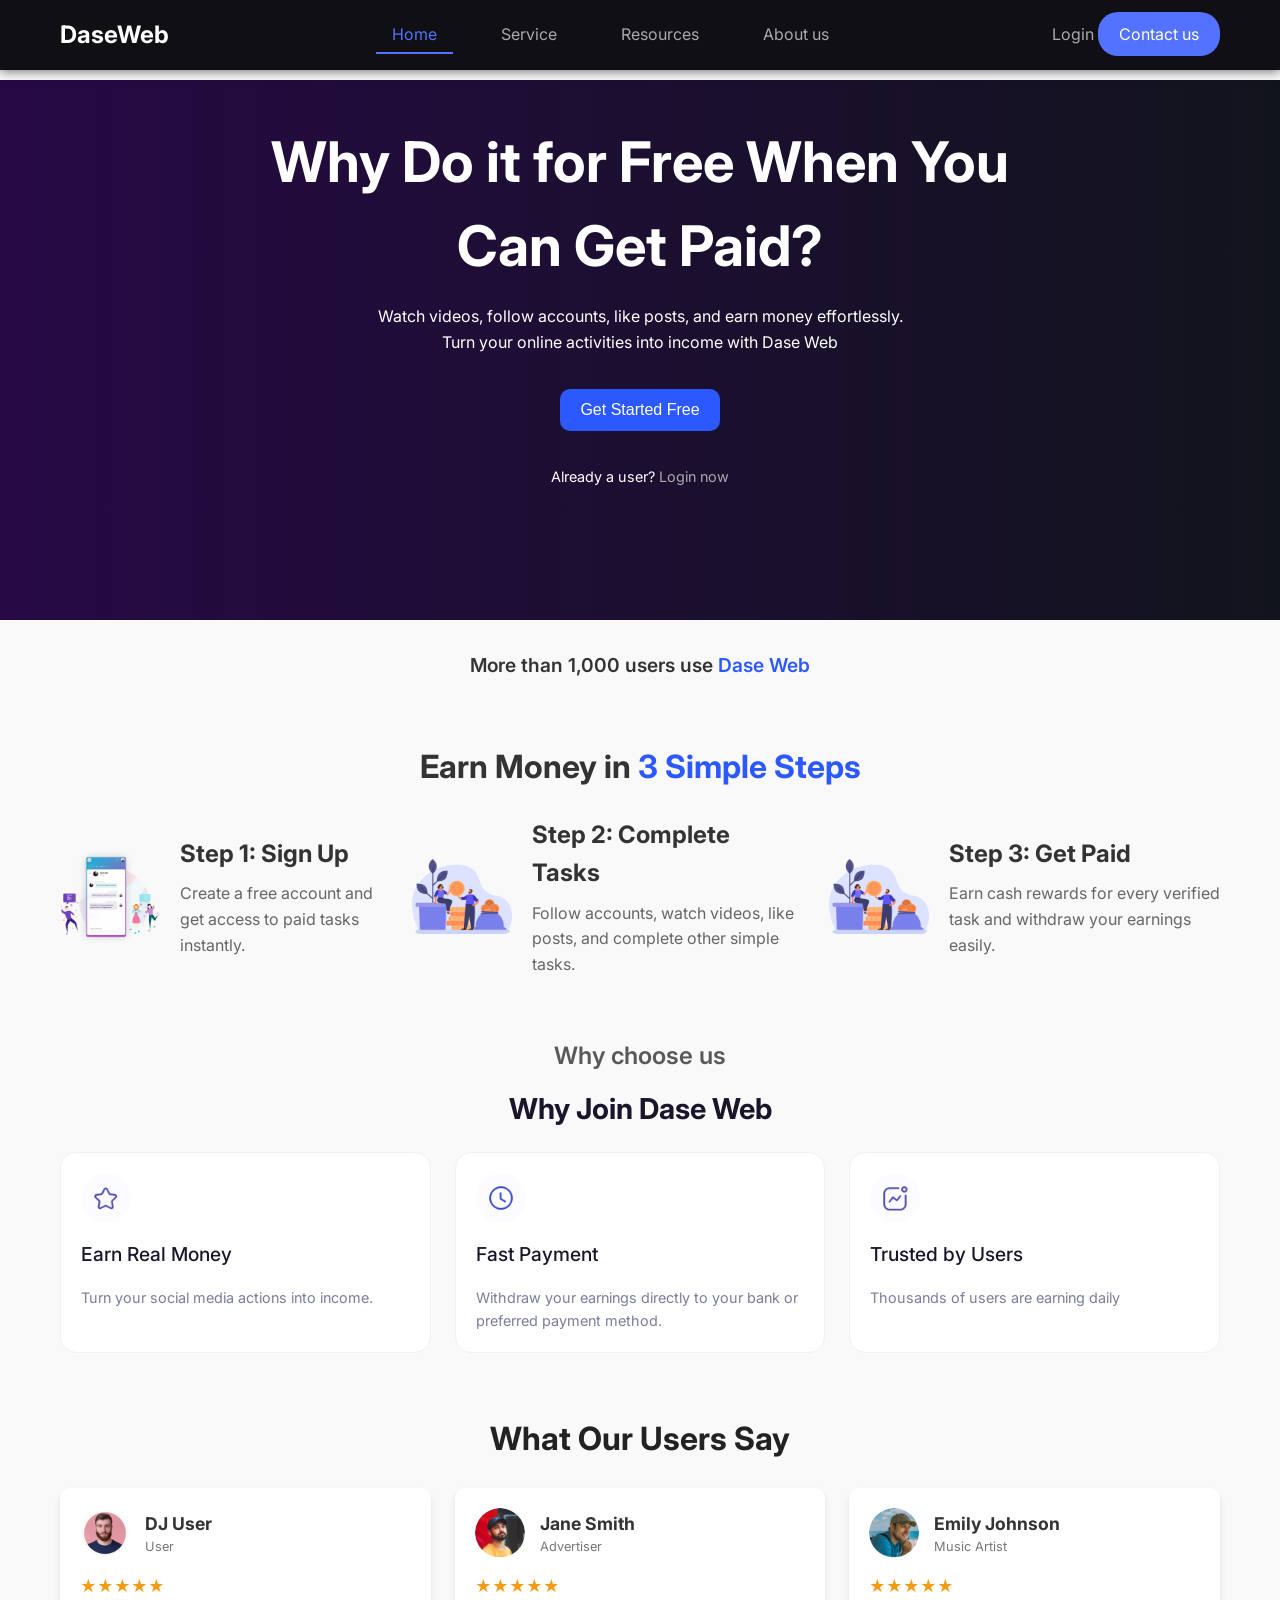
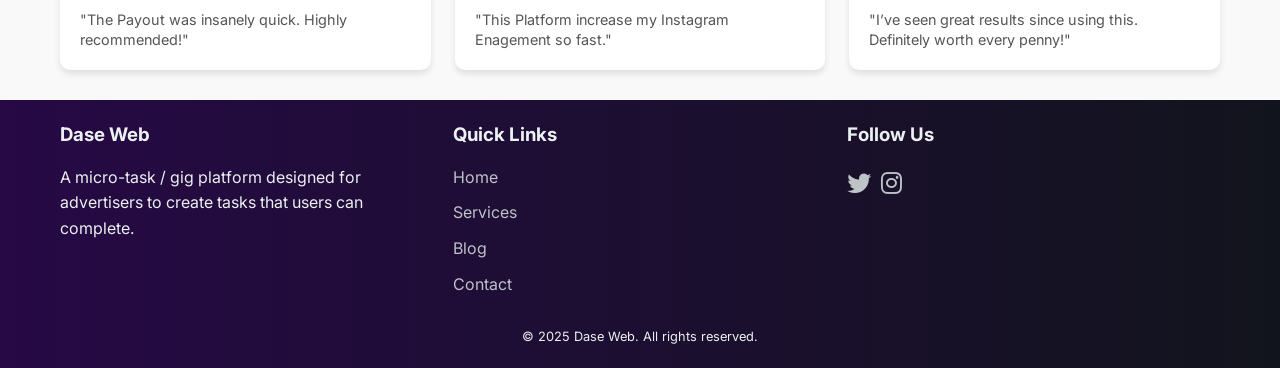
==== index.html @ 1e64b3bd "new" ====
<!DOCTYPE html>
<html lang="en">
<head>
    <meta charset="UTF-8">
    <meta name="viewport" content="width=device-width, initial-scale=1.0">
    <title>DaseWeb</title>
    <link rel="preconnect" href="https://fonts.googleapis.com">
    <link rel="preconnect" href="https://fonts.gstatic.com" crossorigin>
    <link href="https://fonts.googleapis.com/css2?family=Inter:ital,opsz,wght@0,14..32,100..900;1,14..32,100..900&display=swap" rel="stylesheet">
    <link rel="stylesheet" href="css/style.css">
    <link rel="stylesheet" href="https://cdnjs.cloudflare.com/ajax/libs/font-awesome/6.0.0/css/all.min.css">
</head>
<body>
    <header class="navbar">
        <div class="container">
          <a href="#" class="logo">DaseWeb</a>
          <nav>
            <ul class="nav-links">
              <li><a href="#home" class="nav-item active">Home</a></li>
              <li><a href="#service" class="nav-item">Service</a></li>
              <li><a href="#resources" class="nav-item">Resources</a></li>
              <li><a href="#about" class="nav-item">About us</a></li>
                <li class="nav-buttons-mobile">
                <a href="#login" class="login-link">Login</a>
                <a href="#contact" class="cta-button">Contact us</a>
                </li>
            </ul>
          </nav>
           <div class="nav-buttons">
            <a href="#login" class="login-link">Login</a>
            <a href="#contact" class="cta-button">Contact us</a>
          </div>
          <button class="nav-toggle" aria-label="Toggle navigation">
            <span class="hamburger"></span>
          </button>
        </div>
    </header>
  <main>
    <section class="hero-bg" id="home">
        <div class="hero-content container">
          <div class="hero-text">
            <h1 class="hero-head-main">Why Do it for Free When You Can Get Paid?</h1>
            <p class="hero-head-sub">Watch videos, follow accounts, like posts, and earn money effortlessly. Turn your online activities into income with Dase Web</p>
            <div class="hero-btn">
              <button>Get Started Free</button>
            </div>
            <p class="login-prompt">Already a user? <a href="#login">Login now</a></p>
          </div>
        </div>
      </section>

    <section class="frame-1-section">
      <div class="container">
        <p class="frame-1">More than 1,000 users use <span class="highlight">Dase Web</span></p>
      </div>
    </section>

    <section class="how-it-works" id="service">
      <div class="container">
        <div class="work-header">
          <h2>Earn Money in <span class="highlight">3 Simple Steps</span></h2>
        </div>
        <div class="steps">
          <div class="step">
              <img src="images/step1.png" alt="Step 1">
              <div class="step-content">
                  <h2>Step 1: Sign Up</h2>
                  <p>Create a free account and get access to paid tasks instantly.</p>
              </div>
          </div>
          <div class="step">
              <img src="images/step2.png" alt="Step 2">
              <div class="step-content">
                  <h2>Step 2: Complete Tasks</h2>
                  <p>Follow accounts, watch videos, like posts, and complete other simple tasks.</p>
              </div>
          </div>
          <div class="step">
              <img src="images/step2.png" alt="Step 3">
              <div class="step-content">
                  <h2>Step 3: Get Paid</h2>
                  <p>Earn cash rewards for every verified task and withdraw your earnings easily.</p>
              </div>
          </div>
        </div>
      </div>
    </section>


    <section class="why-section" id="resources">
      <div class="container">
          <h2 class="section-highlight">Why choose us</h2>
          <h2 class="why-section-head">Why Join Dase Web</h2>
        <div class="why-section-grid">
          <div class="each-why">
            <div class="why-icon">
              <img src="images/why1.png" alt="Why 1">
            </div>
            <div class="why-text-head">Earn Real Money</div>
            <div class="why-text-info">Turn your social media actions into income.</div>
          </div>
          <div class="each-why">
            <div class="why-icon">
              <img src="images/why2.png" alt="Why 2">
            </div>
            <div class="why-text-head">Fast Payment</div>
            <div class="why-text-info">Withdraw your earnings directly to your bank or preferred payment method.</div>
          </div>
          <div class="each-why">
            <div class="why-icon">
              <img src="images/why3.png" alt="Why 3">
            </div>
            <div class="why-text-head">Trusted by Users</div>
            <div class="why-text-info">Thousands of users are earning daily</div>
          </div>
        </div>
      </div>
    </section>

    <section class="testimonial-section">
      <div class="container">
          <h2 style="text-align: center;" >What Our Users Say</h2>
          <div class="testimonials">
            <div class="testimonial">
              <div class="user">
                <img src="./images/user.png" alt="User 1">
                <div class="info">
                  <h4>DJ User</h4>
                  <p>User</p>
                </div>
              </div>
              <div class="stars">
                <span>★★★★★</span>
              </div>
              <p>"The Payout was insanely quick. Highly recommended!"</p>
            </div>
            <div class="testimonial">
              <div class="user">
                <img src="./images/woman.png" alt="User 2">
                <div class="info">
                  <h4>Jane Smith</h4>
                  <p>Advertiser</p>
                </div>
              </div>
              <div class="stars">
                <span>★★★★★</span>
              </div>
              <p>"This Platform increase my Instagram Enagement so fast."</p>
            </div>
            <div class="testimonial">
              <div class="user">
                <img src="./images/boy.png" alt="User 3">
                <div class="info">
                  <h4>Emily Johnson</h4>
                  <p>Music Artist</p>
                </div>
              </div>
              <div class="stars">
                <span>★★★★★</span>
              </div>
              <p>"I’ve seen great results since using this. Definitely worth every penny!"</p>
            </div>
          </div>
        </div>
    </section>
  </main>

    <footer>
      <div class="container footer-container">
          <div class="footer-column">
              <h3>Dase Web</h3>
              <p>A micro-task / gig platform designed for advertisers to create tasks that users can complete.</p>
          </div>

          <div class="footer-column">
              <h3>Quick Links</h3>
              <ul>
                  <li><a href="#">Home</a></li>
                  <li><a href="#">Services</a></li>
                  <li><a href="#">Blog</a></li>
                  <li><a href="#">Contact</a></li>
              </ul>
          </div>

          <div class="footer-column">
              <h3>Follow Us</h3>
              <ul class="social-icons">
                <li><a href="#" aria-label="Twitter"><i class="fab fa-twitter"></i></a></li>
                  <li><a href="#" aria-label="Instagram"><i class="fab fa-instagram"></i></a></li>
              </ul>
          </div>
      </div>
      <div class="footer-bottom">
          © 2025 Dase Web. All rights reserved.
      </div>
  </footer>
  <script>
    const navToggle = document.querySelector('.nav-toggle');
    const navLinks = document.querySelector('.nav-links');
    const navItems = document.querySelectorAll('.nav-item');


    navToggle.addEventListener('click', () => {
      navLinks.classList.toggle('show');
    });
     navItems.forEach(item => {
    item.addEventListener('click', function (e) {
          e.preventDefault();
          const targetId = this.getAttribute('href');
        
            if (navLinks.classList.contains('show')) {
              navLinks.classList.remove('show');
              }
          document.querySelector(targetId).scrollIntoView({
            behavior: 'smooth',
        });
        });
    });

  </script>
</body>
</html>
---- css/style.css ----
/* Reset and Base Styles */
* {
    margin: 0;
    padding: 0;
    box-sizing: border-box;
}

body {
    font-family: 'Inter', sans-serif;
    line-height: 1.6;
    color: #333;
    background: #f9f9f9;
}
/* Color Variables */
:root {
  --primary-color: #2B59FF;
  --secondary-color: #5372ff;
    --text-color: #333;
    --light-text: #aaa;
  --nav-bg-color: #0f0f14;
  --footer-bg-color: linear-gradient(to right, #260945, #12141D);
}

img {
    max-width: 100%;
    height: auto;
    display: block;
}

a {
    text-decoration: none;
    color: inherit;
}

ul {
    list-style: none;
    padding: 0;
}
.container {
    max-width: 1200px;
    margin: 0 auto;
    padding: 0 20px;
    width: 100%;
}

/* --- Navbar --- */
.navbar {
    background: var(--nav-bg-color);
    padding: 1rem 0;
    width: 100%;
    z-index: 1000;
    display: flex;
    align-items: center;
    justify-content: space-between;
    position: fixed;
    top: 0;
    left: 0;
    box-shadow: 0 2px 10px rgba(0, 0, 0, 0.5);
}
  
.navbar .container{
    display: flex;
    align-items: center;
    justify-content: space-between;
}
.logo {
    font-size: 1.5rem;
    font-weight: bold;
    text-decoration: none;
    color: #fff;
}
  
.nav-links {
    display: none;
    flex-direction: column;
    position: absolute;
    top: 100%;
    right: 0;
    width: 100%;
    background-color: #12141D;
    text-align: center;
    padding: 1rem 0;
    gap: 1.5rem;
    z-index: 100;
}
.nav-links.show{
    display: flex;
}
  
.nav-links a {
    color: var(--light-text);
    font-size: 1rem;
    transition: color 0.3s ease;
    padding: 0.5rem 1rem;
}
  
.nav-links a:hover,
.nav-links a.active {
    color: var(--secondary-color);
    border-bottom: 2px solid var(--secondary-color);
}
.nav-buttons-mobile{
    display: flex;
    flex-direction: column;
    align-items: center;
    gap: 1rem;
    margin-top: 1rem;
    padding: 1rem;
    border-top: 1px solid #444;
}
.nav-buttons {
    display: flex;
    align-items: center;
    gap: 1rem;
}
.login-link {
    color: var(--light-text);
}
.login-link:hover{
    color: var(--secondary-color);
}
.cta-button {
    padding: 0.75rem 1.3rem;
    background-color: var(--secondary-color);
    color: #fff;
    text-decoration: none;
    border-radius: 20px;
    font-size: 1rem;
    transition: background-color 0.3s ease, box-shadow 0.3s ease;
}
  
.cta-button:hover {
    background-color: #4260d0;
    box-shadow: 0 5px 15px rgba(83, 114, 255, 0.4);
}
  
/* Hamburger Menu Button */
.nav-toggle {
    display: block;
    background: none;
    border: none;
    cursor: pointer;
}
  
.nav-toggle .hamburger {
    width: 25px;
    height: 3px;
    background-color: #fff;
    position: relative;
    transition: 0.3s ease;
}
  
.nav-toggle .hamburger::before,
.nav-toggle .hamburger::after {
    content: '';
    width: 25px;
    height: 3px;
    background-color: #fff;
    position: absolute;
    left: 0;
    transition: 0.3s ease;
}
  
.nav-toggle .hamburger::before {
    top: -8px;
}
  
.nav-toggle .hamburger::after {
    top: 8px;
}
@media (min-width: 768px) {
    .nav-links {
        display: flex;
        flex-direction: row;
        position: static;
        background-color: transparent;
        padding: 0;
        width: auto;
        gap: 2rem;
    }
    .nav-toggle{
        display: none;
    }
     .nav-buttons-mobile{
          display: none;
        }
    .navbar .container{
        padding: 0 20px;
    }
    .nav-buttons {
        display: flex;
        align-items: center;
        gap: 1rem;
        display: block;
    }
     body {
        padding-top: 80px;
      }

}
/* Hide nav-buttons on mobile */
@media (max-width: 767px) {
    .nav-buttons {
        display: none;
    }
       body {
        padding-top: 0;
      }
}
/* --- Hero Section --- */
.hero-bg {
  background: var(--footer-bg-color);
  color: #fff;
  padding: 40px 20px;
  min-height: 60vh;
}

.hero-content {
    display: flex;
    justify-content: center;
}
.hero-text{
    text-align: center;
}
.hero-head-main {
    font-size: 2.2rem;
    font-weight: 700;
    line-height: 1.3;
    margin-bottom: 1rem;
}
.hero-head-sub {
    font-size: 1rem;
    line-height: 1.6;
    margin-bottom: 1.5rem;
    max-width: 600px;
    margin: 0 auto 1.5rem auto;
}
.hero-btn {
  margin-bottom: 1.5rem;
  padding: 10px 0;
}
.hero-btn button {
    padding: 12px 20px;
    background-color: var(--primary-color);
    border: none;
    border-radius: 10px;
    color: white;
    font-size: 1rem;
    cursor: pointer;
  transition: background-color 0.3s;
}

.hero-btn button:hover {
  background-color: #1e43b9; /* Darker shade on hover */
}

.login-prompt {
  font-size: 0.9rem;
}

.login-prompt a {
    color: #aaa;
}

.login-prompt a:hover {
  text-decoration: underline;
}
@media (min-width: 800px){
    .hero-head-main{
      font-size: 3.5rem;
      line-height: 1.5;
      width: 70%;
      margin: 0 auto 1rem auto;
    }
    .hero-head-sub{
        width: 50%;
    }
}

/* --- Frame 1 Section --- */
.frame-1-section {
    padding: 30px 0;
    text-align: center;
}

.frame-1 {
    font-size: 1.2rem;
    font-weight: 600;
}
.highlight {
    color: var(--primary-color);
}
/* --- How It Works Section --- */
.how-it-works {
    padding: 30px 0;
    text-align: center;
}
.work-header h2 {
    font-size: 2rem;
    margin-bottom: 1.5rem;
}
.steps {
  display: flex;
  flex-direction: column;
    gap: 30px;
}
.step {
  display: flex;
  align-items: center;
  gap: 20px;
  text-align: left;
  max-width: 900px;
  margin: 0 auto;

}
.step img {
    max-width: 100px;
    height: auto;
    border-radius: 8px;
}

.step-content {
  flex: 1;
}
.step h2 {
    font-size: 1.5rem;
    margin-bottom: 0.5rem;
    color: var(--text-color);
}
.step p {
    color: #666;
    font-size: 1rem;
}

@media (min-width: 768px){
    .steps {
      flex-direction: row;
    }
    .step {
        text-align: left;
    }
}

/* --- Why Choose Us Section --- */
.why-section {
    padding: 30px 20px;
    text-align: left;
}

.why-section-head {
    font-size: 1.8rem;
    font-weight: 700;
    text-align: center;
    padding-top: 20px;
    padding-bottom: 20px;
    color: #1B152B;
}
.section-highlight {
  font-weight: 600;
    text-align: center;
    display: block;
    color: #5a5959;
    margin-bottom: -10px;
}
.why-section-grid {
    display: grid;
    grid-template-columns: repeat(auto-fit, minmax(280px, 1fr));
    gap: 1.5rem;
}
.each-why {
    background-color: #fff;
    border-radius: 16px;
    border: 1px solid #EFF0F6;
    padding: 20px;
    transition: transform 0.3s ease-in-out;
}

.each-why:hover {
    transform: translateY(-5px);
}
.why-icon {
  display: flex;
  align-items: center;
}

.why-icon img {
    width: 50px;
    height: 50px;
    margin-right: 15px;
    border-radius: 50%;
}
.why-text-head {
    font-size: 1.2rem;
    font-weight: 500;
    color: #1B152B;
    margin-top: 1rem;
}
.why-text-info {
    font-size: 0.9rem;
    color: #7A7D9C;
    margin-top: 1rem;
}


/* --- Testimonial Section --- */
.testimonial-section {
    padding: 30px 20px;
    text-align: center;
}
.testimonial-section h2 {
    font-size: 2rem;
    margin-bottom: 1.5rem;
    color: #222;
}

.testimonials {
  display: grid;
  grid-template-columns: repeat(auto-fit, minmax(280px, 1fr));
    gap: 1.5rem;
}
.testimonial {
    background: #fff;
    padding: 20px;
    border-radius: 10px;
    box-shadow: 0 4px 6px rgba(0, 0, 0, 0.1);
    transition: transform 0.3s ease;
}
.testimonial:hover {
    transform: translateY(-5px);
}

.user {
    display: flex;
    align-items: center;
    margin-bottom: 1rem;
}

.user img {
    width: 50px;
    height: 50px;
    border-radius: 50%;
    margin-right: 15px;
}
.user .info {
    text-align: left;
}
.user .info h4 {
    font-size: 1.1rem;
    margin: 0;
}
.user .info p {
    font-size: 0.8rem;
    color: #777;
    margin: 0;
}

.stars {
    margin: 10px 0;
    text-align: left;
}

.stars span {
    color: #f39c12;
    font-size: 1rem;
}
.testimonial p {
    font-size: 0.9rem;
    line-height: 1.4;
    color: #555;
    text-align: left;
}

/* --- Footer --- */
footer {
    background: var(--footer-bg-color);
    color: #ecf0f1;
    padding: 20px 0;
}
.footer-container {
  display: grid;
  grid-template-columns: repeat(auto-fit, minmax(200px, 1fr));
    gap: 20px;
}
.footer-column {
    display: flex;
    flex-direction: column;
}

.footer-column h3 {
    margin-bottom: 15px;
}

.footer-column ul {
    list-style: none;
    padding: 0;
}

.footer-column ul li {
    margin-bottom: 10px;
}

.footer-column ul li a {
    color: #bdc3c7;
    text-decoration: none;
}
.social-icons{
    display: flex;
    gap: 10px;
}
.social-icons li a{
    font-size: 1.5rem;
}

.footer-column ul li a:hover {
    color: #ecf0f1;
}

.footer-bottom {
    text-align: center;
    margin-top: 20px;
    font-size: 0.8rem;
}
@media (max-width: 600px) {
    .footer-column {
      align-items: center;
      text-align: center;
    }
  }
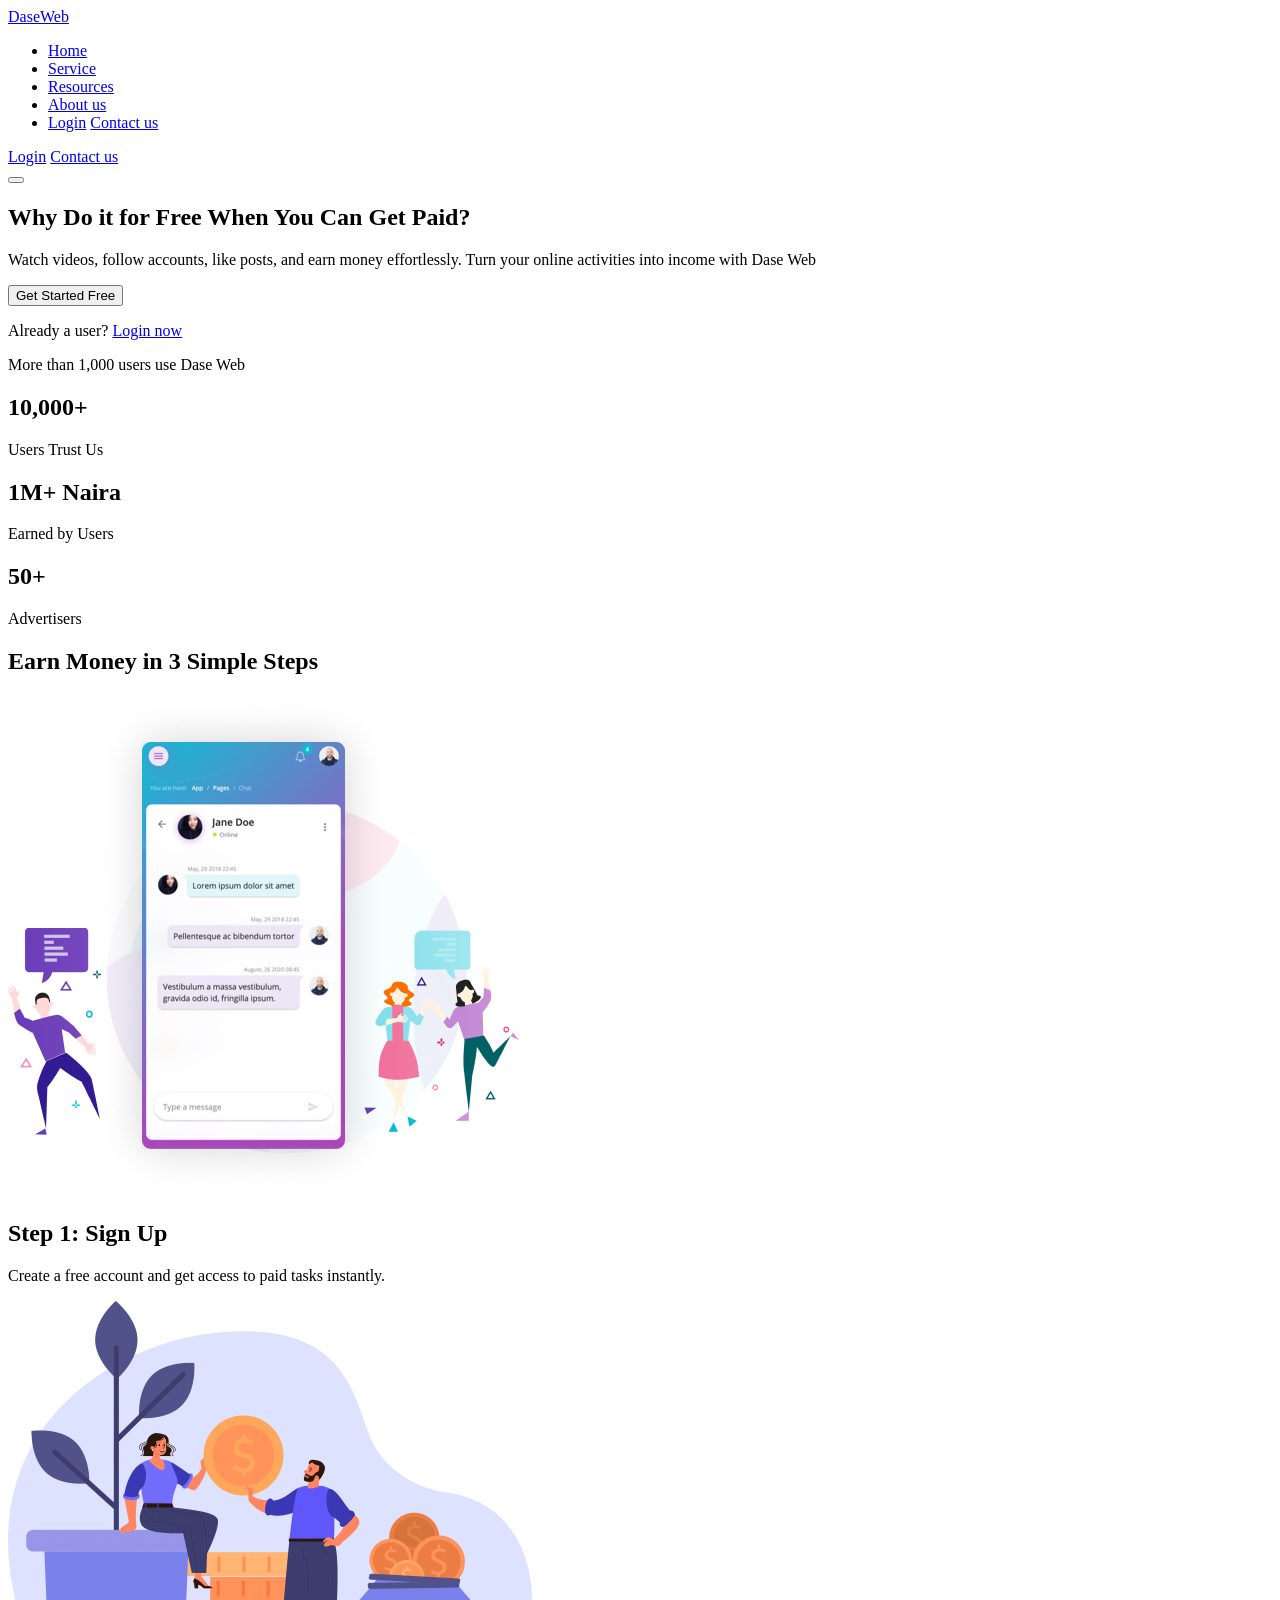
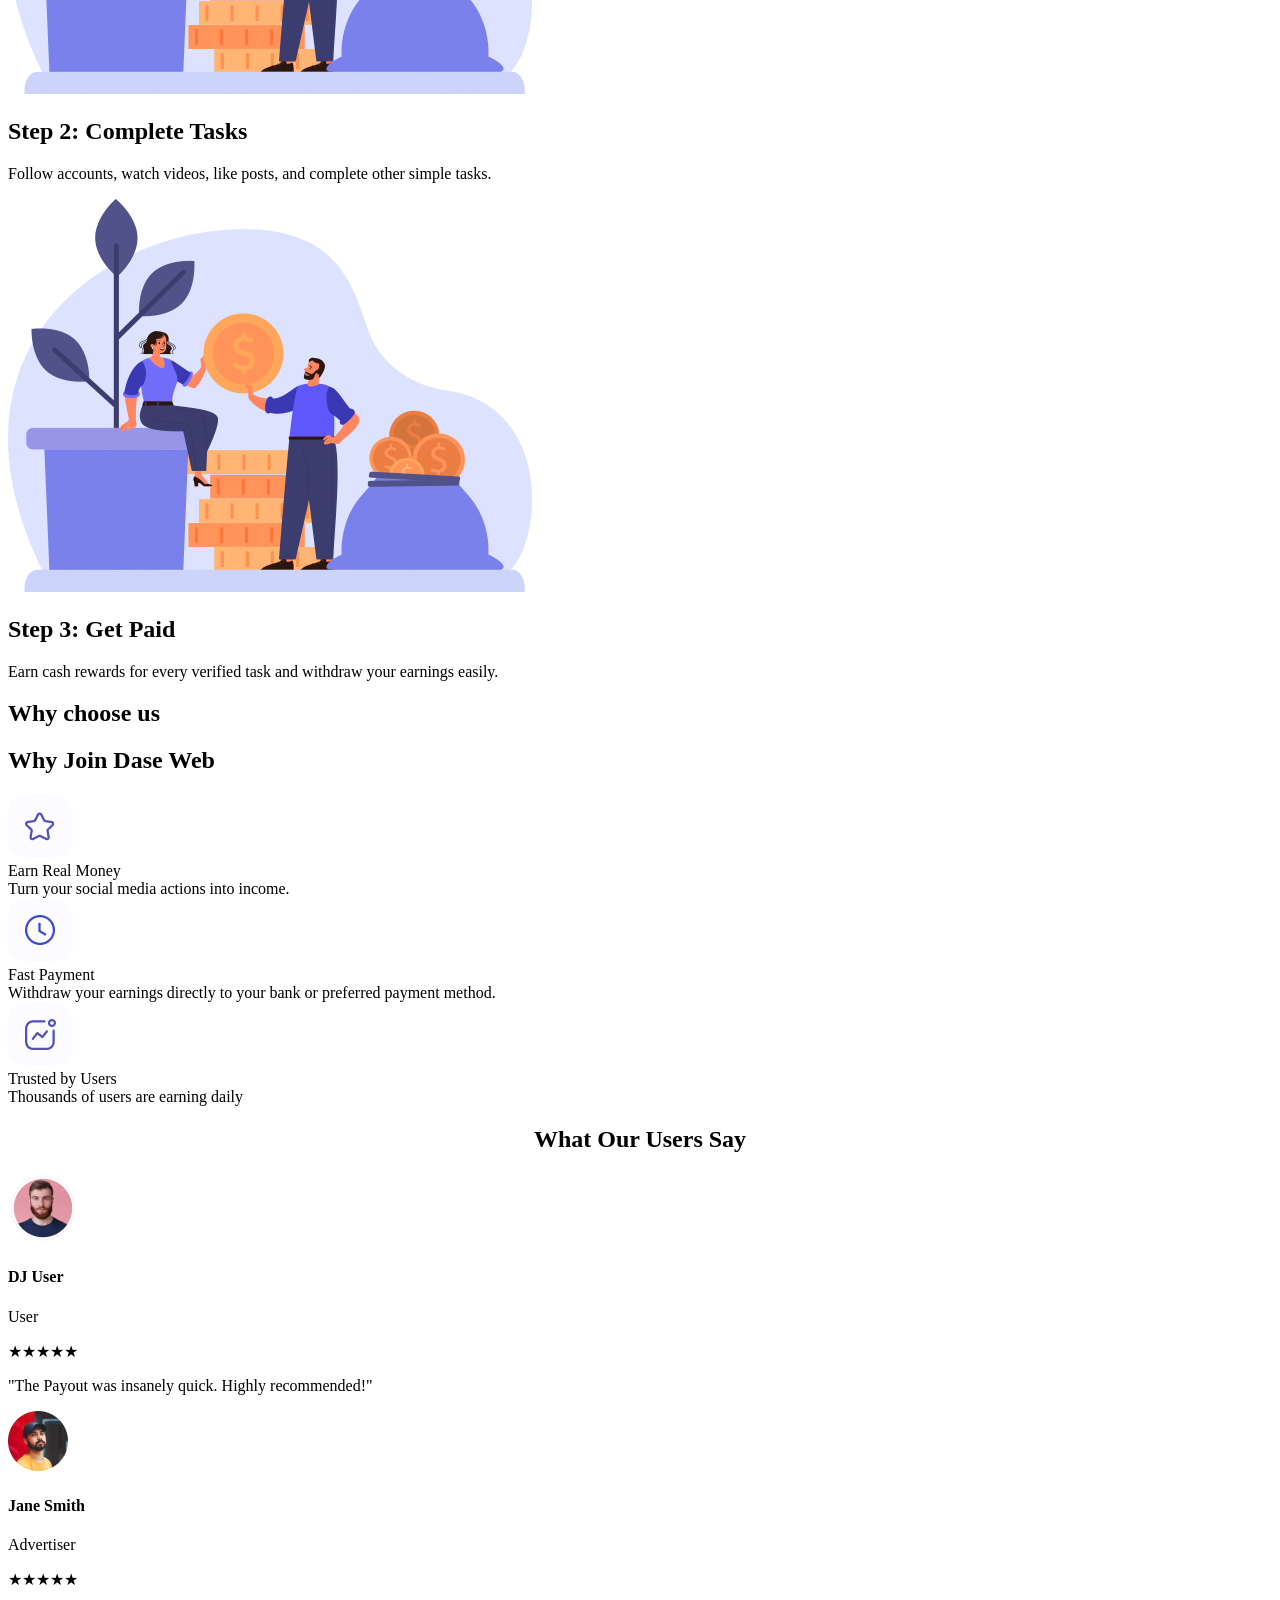
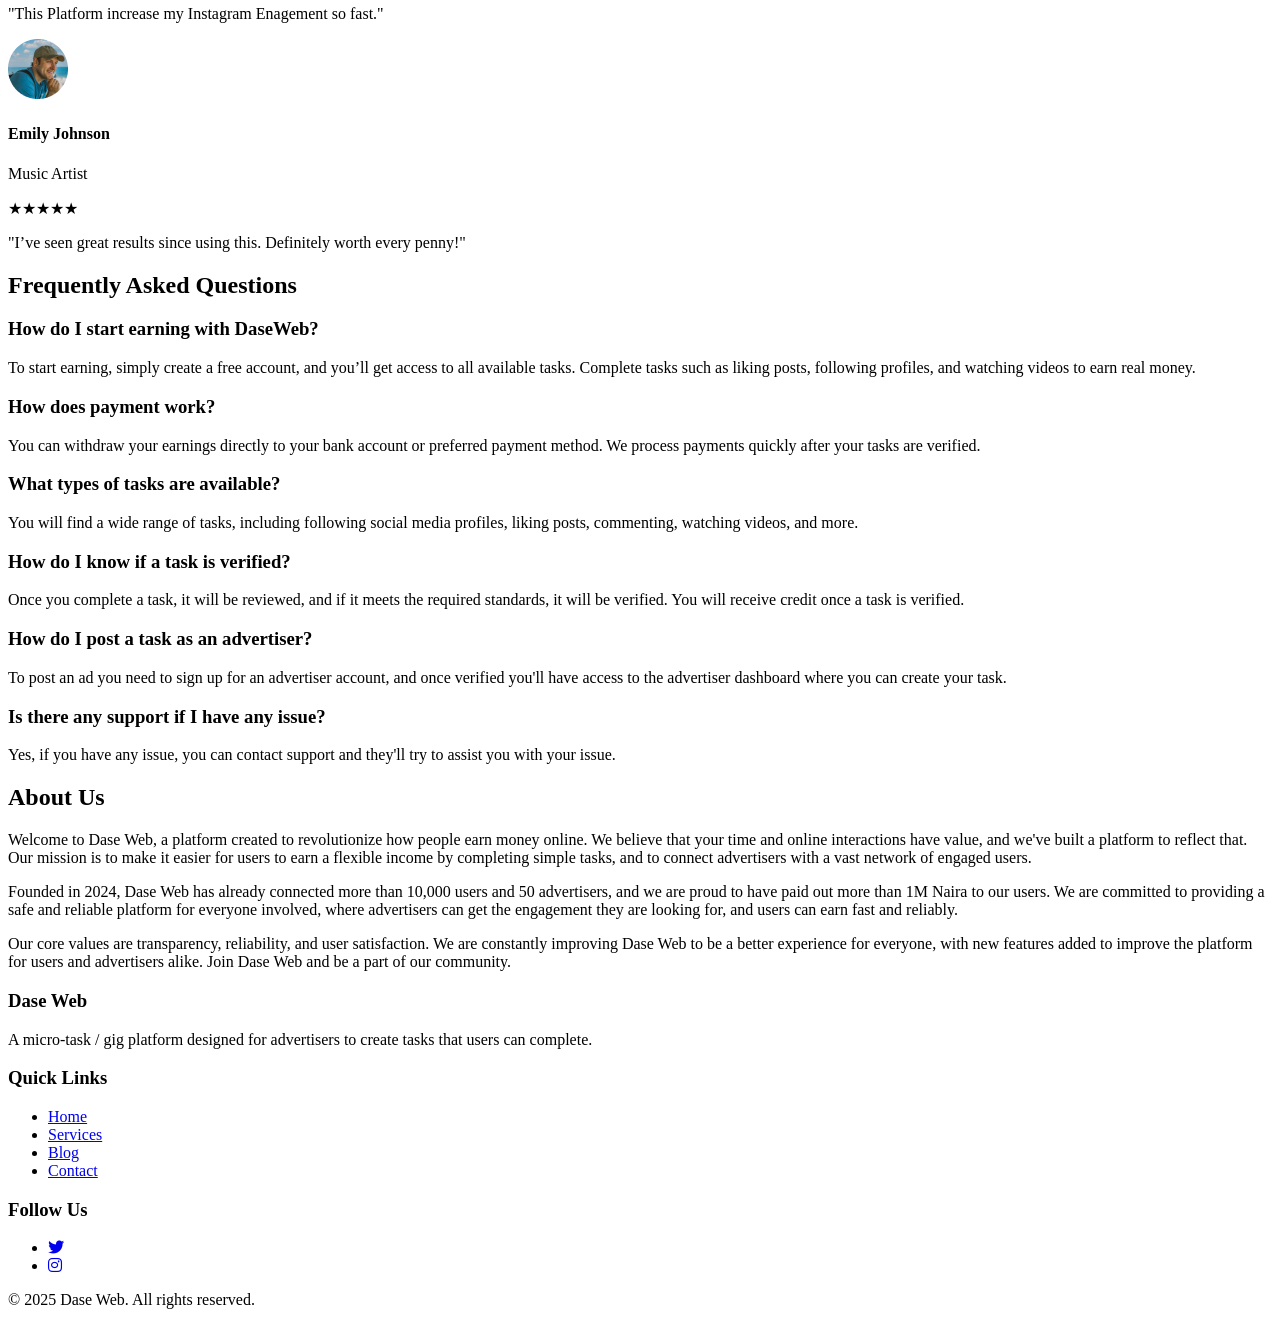
==== commit 882b379e: "new" ====
--- a/index.html
+++ b/index.html
@@ -3,32 +3,33 @@
 <head>
     <meta charset="UTF-8">
     <meta name="viewport" content="width=device-width, initial-scale=1.0">
-    <title>DaseWeb</title>
+    <title>DaseWeb - Earn Money Online | Micro-Task Platform</title>
+    <meta name="description" content="DaseWeb is a micro-task platform where you can earn money by completing simple tasks online. Watch videos, follow accounts, like posts, and more. Sign up for free today!">
     <link rel="preconnect" href="https://fonts.googleapis.com">
     <link rel="preconnect" href="https://fonts.gstatic.com" crossorigin>
     <link href="https://fonts.googleapis.com/css2?family=Inter:ital,opsz,wght@0,14..32,100..900;1,14..32,100..900&display=swap" rel="stylesheet">
-    <link rel="stylesheet" href="css/style.css">
+    <link rel="stylesheet" href="css/styles.css">
     <link rel="stylesheet" href="https://cdnjs.cloudflare.com/ajax/libs/font-awesome/6.0.0/css/all.min.css">
 </head>
 <body>
     <header class="navbar">
-        <div class="container">
-          <a href="#" class="logo">DaseWeb</a>
+        <div class="container nav-container">
+          <a href="#" class="logo" aria-label="Navigate to home page">DaseWeb</a>
           <nav>
             <ul class="nav-links">
-              <li><a href="#home" class="nav-item active">Home</a></li>
-              <li><a href="#service" class="nav-item">Service</a></li>
-              <li><a href="#resources" class="nav-item">Resources</a></li>
-              <li><a href="#about" class="nav-item">About us</a></li>
+              <li><a href="#home" class="nav-item active" aria-label="Navigate to home section">Home</a></li>
+              <li><a href="#service" class="nav-item" aria-label="Navigate to service section">Service</a></li>
+              <li><a href="#resources" class="nav-item" aria-label="Navigate to resources section">Resources</a></li>
+              <li><a href="#about" class="nav-item" aria-label="Navigate to about us section">About us</a></li>
                 <li class="nav-buttons-mobile">
-                <a href="#login" class="login-link">Login</a>
-                <a href="#contact" class="cta-button">Contact us</a>
+                <a href="#login" class="login-link" aria-label="Navigate to login page">Login</a>
+                <a href="#contact" class="cta-button" aria-label="Navigate to contact us page">Contact us</a>
                 </li>
             </ul>
           </nav>
            <div class="nav-buttons">
-            <a href="#login" class="login-link">Login</a>
-            <a href="#contact" class="cta-button">Contact us</a>
+            <a href="#login" class="login-link" aria-label="Navigate to login page">Login</a>
+            <a href="#contact" class="cta-button" aria-label="Navigate to contact us page">Contact us</a>
           </div>
           <button class="nav-toggle" aria-label="Toggle navigation">
             <span class="hamburger"></span>
@@ -42,9 +43,9 @@
             <h1 class="hero-head-main">Why Do it for Free When You Can Get Paid?</h1>
             <p class="hero-head-sub">Watch videos, follow accounts, like posts, and earn money effortlessly. Turn your online activities into income with Dase Web</p>
             <div class="hero-btn">
-              <button>Get Started Free</button>
-            </div>
-            <p class="login-prompt">Already a user? <a href="#login">Login now</a></p>
+              <button aria-label="Get started for free">Get Started Free</button>
+            </div>
+            <p class="login-prompt">Already a user? <a href="#login" aria-label="Navigate to login page">Login now</a></p>
           </div>
         </div>
       </section>
@@ -53,6 +54,24 @@
       <div class="container">
         <p class="frame-1">More than 1,000 users use <span class="highlight">Dase Web</span></p>
       </div>
+      <div class="stats-section">
+          <div class="container">
+          <div class="stats-grid">
+            <div class="stat">
+                <h2 class="stat-value">10,000+</h2>
+                <p class="stat-label">Users Trust Us</p>
+            </div>
+             <div class="stat">
+                <h2 class="stat-value">1M+ Naira</h2>
+                <p class="stat-label">Earned by Users</p>
+            </div>
+            <div class="stat">
+                <h2 class="stat-value">50+</h2>
+                <p class="stat-label">Advertisers</p>
+            </div>
+        </div>
+         </div>
+    </div>
     </section>
 
     <section class="how-it-works" id="service">
@@ -62,21 +81,21 @@
         </div>
         <div class="steps">
           <div class="step">
-              <img src="images/step1.png" alt="Step 1">
+              <img src="images/step1.png" alt="Step 1" loading="lazy">
               <div class="step-content">
                   <h2>Step 1: Sign Up</h2>
                   <p>Create a free account and get access to paid tasks instantly.</p>
               </div>
           </div>
           <div class="step">
-              <img src="images/step2.png" alt="Step 2">
+              <img src="images/step2.png" alt="Step 2" loading="lazy">
               <div class="step-content">
                   <h2>Step 2: Complete Tasks</h2>
                   <p>Follow accounts, watch videos, like posts, and complete other simple tasks.</p>
               </div>
           </div>
           <div class="step">
-              <img src="images/step2.png" alt="Step 3">
+              <img src="images/step2.png" alt="Step 3" loading="lazy">
               <div class="step-content">
                   <h2>Step 3: Get Paid</h2>
                   <p>Earn cash rewards for every verified task and withdraw your earnings easily.</p>
@@ -94,21 +113,21 @@
         <div class="why-section-grid">
           <div class="each-why">
             <div class="why-icon">
-              <img src="images/why1.png" alt="Why 1">
+              <img src="images/why1.png" alt="Why 1" loading="lazy">
             </div>
             <div class="why-text-head">Earn Real Money</div>
             <div class="why-text-info">Turn your social media actions into income.</div>
           </div>
           <div class="each-why">
             <div class="why-icon">
-              <img src="images/why2.png" alt="Why 2">
+              <img src="images/why2.png" alt="Why 2" loading="lazy">
             </div>
             <div class="why-text-head">Fast Payment</div>
             <div class="why-text-info">Withdraw your earnings directly to your bank or preferred payment method.</div>
           </div>
           <div class="each-why">
             <div class="why-icon">
-              <img src="images/why3.png" alt="Why 3">
+              <img src="images/why3.png" alt="Why 3" loading="lazy">
             </div>
             <div class="why-text-head">Trusted by Users</div>
             <div class="why-text-info">Thousands of users are earning daily</div>
@@ -123,7 +142,7 @@
           <div class="testimonials">
             <div class="testimonial">
               <div class="user">
-                <img src="./images/user.png" alt="User 1">
+                <img src="./images/user.png" alt="User 1" loading="lazy">
                 <div class="info">
                   <h4>DJ User</h4>
                   <p>User</p>
@@ -136,7 +155,7 @@
             </div>
             <div class="testimonial">
               <div class="user">
-                <img src="./images/woman.png" alt="User 2">
+                <img src="./images/woman.png" alt="User 2" loading="lazy">
                 <div class="info">
                   <h4>Jane Smith</h4>
                   <p>Advertiser</p>
@@ -149,7 +168,7 @@
             </div>
             <div class="testimonial">
               <div class="user">
-                <img src="./images/boy.png" alt="User 3">
+                <img src="./images/boy.png" alt="User 3" loading="lazy">
                 <div class="info">
                   <h4>Emily Johnson</h4>
                   <p>Music Artist</p>
@@ -161,6 +180,47 @@
               <p>"I’ve seen great results since using this. Definitely worth every penny!"</p>
             </div>
           </div>
+        </div>
+    </section>
+      <section class="faq-section">
+          <div class="container">
+              <h2 class="faq-header">Frequently Asked Questions</h2>
+             <div class="faq-grid">
+                 <div class="faq-item">
+                     <h3 class="faq-question">How do I start earning with DaseWeb?</h3>
+                     <p class="faq-answer">To start earning, simply create a free account, and you’ll get access to all available tasks. Complete tasks such as liking posts, following profiles, and watching videos to earn real money.</p>
+                  </div>
+                <div class="faq-item">
+                  <h3 class="faq-question">How does payment work?</h3>
+                     <p class="faq-answer">You can withdraw your earnings directly to your bank account or preferred payment method. We process payments quickly after your tasks are verified.</p>
+                  </div>
+                <div class="faq-item">
+                  <h3 class="faq-question">What types of tasks are available?</h3>
+                     <p class="faq-answer">You will find a wide range of tasks, including following social media profiles, liking posts, commenting, watching videos, and more.</p>
+                 </div>
+                <div class="faq-item">
+                     <h3 class="faq-question">How do I know if a task is verified?</h3>
+                     <p class="faq-answer">Once you complete a task, it will be reviewed, and if it meets the required standards, it will be verified. You will receive credit once a task is verified.</p>
+                 </div>
+                 <div class="faq-item">
+                     <h3 class="faq-question">How do I post a task as an advertiser?</h3>
+                     <p class="faq-answer">To post an ad you need to sign up for an advertiser account, and once verified you'll have access to the advertiser dashboard where you can create your task. </p>
+                 </div>
+                <div class="faq-item">
+                     <h3 class="faq-question">Is there any support if I have any issue?</h3>
+                     <p class="faq-answer">Yes, if you have any issue, you can contact support and they'll try to assist you with your issue.</p>
+                 </div>
+            </div>
+        </div>
+    </section>
+      <section class="about-us-section" id="about">
+          <div class="container">
+              <h2 class="about-header">About Us</h2>
+             <div class="about-content">
+                  <p>Welcome to Dase Web, a platform created to revolutionize how people earn money online. We believe that your time and online interactions have value, and we've built a platform to reflect that. Our mission is to make it easier for users to earn a flexible income by completing simple tasks, and to connect advertisers with a vast network of engaged users.</p>
+                  <p>Founded in 2024, Dase Web has already connected more than 10,000 users and 50 advertisers, and we are proud to have paid out more than 1M Naira to our users. We are committed to providing a safe and reliable platform for everyone involved, where advertisers can get the engagement they are looking for, and users can earn fast and reliably. </p>
+                  <p>Our core values are transparency, reliability, and user satisfaction. We are constantly improving Dase Web to be a better experience for everyone, with new features added to improve the platform for users and advertisers alike. Join Dase Web and be a part of our community.</p>
+            </div>
         </div>
     </section>
   </main>
@@ -175,10 +235,10 @@
           <div class="footer-column">
               <h3>Quick Links</h3>
               <ul>
-                  <li><a href="#">Home</a></li>
-                  <li><a href="#">Services</a></li>
-                  <li><a href="#">Blog</a></li>
-                  <li><a href="#">Contact</a></li>
+                  <li><a href="#home" aria-label="Navigate to home section">Home</a></li>
+                  <li><a href="#service" aria-label="Navigate to service section">Services</a></li>
+                  <li><a href="#" aria-label="Navigate to blog section">Blog</a></li>
+                  <li><a href="#" aria-label="Navigate to contact us page">Contact</a></li>
               </ul>
           </div>
 
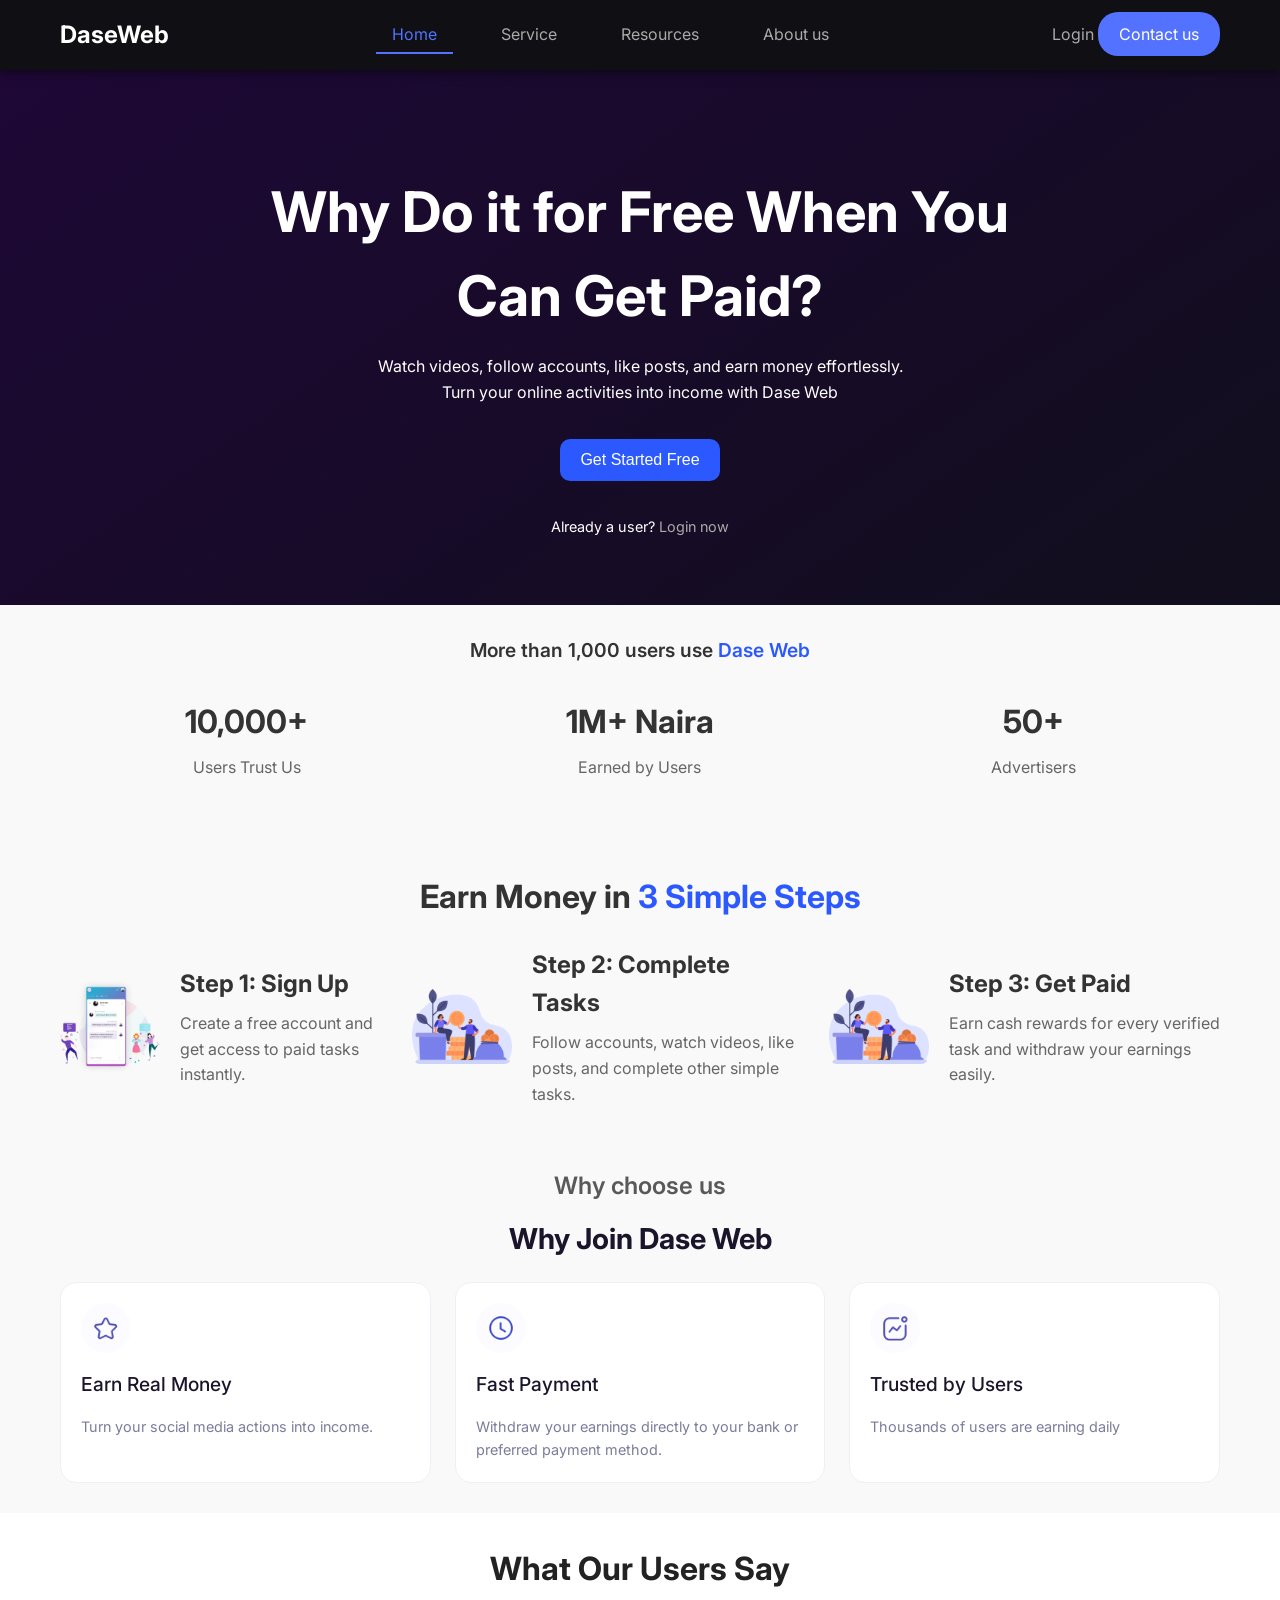
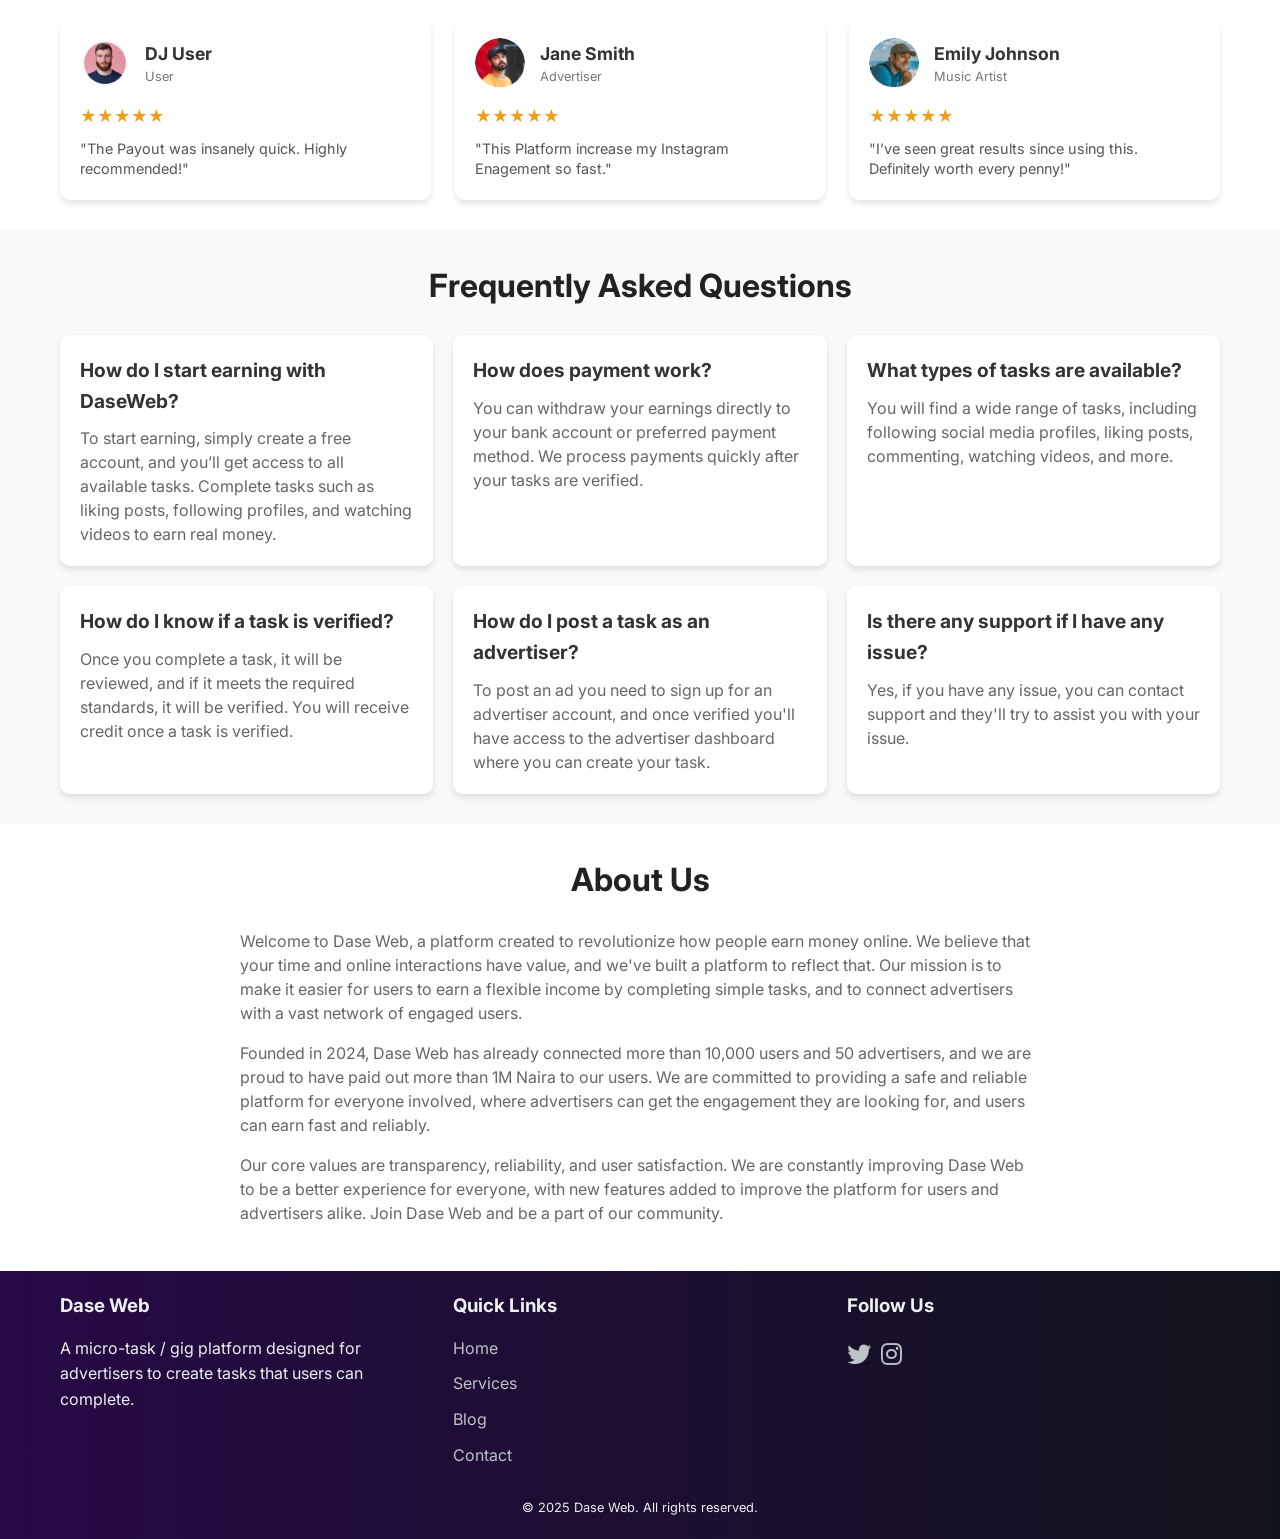
==== commit 524c521c: "new" ====
--- a/index.html
+++ b/index.html
@@ -8,7 +8,7 @@
     <link rel="preconnect" href="https://fonts.googleapis.com">
     <link rel="preconnect" href="https://fonts.gstatic.com" crossorigin>
     <link href="https://fonts.googleapis.com/css2?family=Inter:ital,opsz,wght@0,14..32,100..900;1,14..32,100..900&display=swap" rel="stylesheet">
-    <link rel="stylesheet" href="css/styles.css">
+    <link rel="stylesheet" href="css/style.css">
     <link rel="stylesheet" href="https://cdnjs.cloudflare.com/ajax/libs/font-awesome/6.0.0/css/all.min.css">
 </head>
 <body>
--- a/css/style.css
+++ b/css/style.css
@@ -0,0 +1,702 @@
+/* Reset and Base Styles */
+* {
+  margin: 0;
+  padding: 0;
+  box-sizing: border-box;
+  scroll-behavior: smooth;
+}
+
+body {
+  font-family: 'Inter', sans-serif;
+  line-height: 1.6;
+  color: #333;
+  background: #f9f9f9;
+}
+/* Color Variables */
+:root {
+--primary-color: #2B59FF;
+--secondary-color: #5372ff;
+  --text-color: #333;
+  --light-text: #aaa;
+--nav-bg-color: #0f0f14;
+--footer-bg-color: linear-gradient(to right, #260945, #12141D);
+   --shadow-color: rgba(0,0,0,0.1);
+}
+
+img {
+  max-width: 100%;
+  height: auto;
+  display: block;
+}
+
+a {
+  text-decoration: none;
+  color: inherit;
+}
+
+ul {
+  list-style: none;
+  padding: 0;
+}
+.container {
+  max-width: 1200px;
+  margin: 0 auto;
+  padding: 0 20px;
+  width: 100%;
+}
+
+/* --- Navbar --- */
+.navbar {
+  background: var(--nav-bg-color);
+  padding: 1rem 0;
+  width: 100%;
+  z-index: 1000;
+  display: flex;
+  align-items: center;
+  justify-content: space-between;
+  position: fixed;
+  top: 0;
+  left: 0;
+  box-shadow: 0 2px 10px rgba(0, 0, 0, 0.5);
+     transition: all 0.3s ease;
+}
+
+.navbar .nav-container{
+  display: flex;
+  align-items: center;
+  justify-content: space-between;
+}
+.logo {
+  font-size: 1.5rem;
+  font-weight: bold;
+  text-decoration: none;
+  color: #fff;
+      transition: all 0.3s ease;
+}
+
+.nav-links {
+  display: none;
+  flex-direction: column;
+  position: absolute;
+  top: 100%;
+  right: 0;
+  width: 100%;
+  background-color: #12141D;
+  text-align: center;
+  padding: 1rem 0;
+  gap: 1.5rem;
+  z-index: 100;
+    transition: all 0.3s ease;
+}
+.nav-links.show{
+  display: flex;
+}
+
+.nav-links a {
+  color: var(--light-text);
+  font-size: 1rem;
+  transition: color 0.3s ease;
+  padding: 0.5rem 1rem;
+}
+
+.nav-links a:hover,
+.nav-links a.active {
+  color: var(--secondary-color);
+  border-bottom: 2px solid var(--secondary-color);
+}
+.nav-buttons-mobile{
+  display: flex;
+  flex-direction: column;
+  align-items: center;
+  gap: 1rem;
+  margin-top: 1rem;
+  padding: 1rem;
+  border-top: 1px solid #444;
+  transition: all 0.3s ease;
+}
+.nav-buttons {
+  display: flex;
+  align-items: center;
+  gap: 1rem;
+}
+.login-link {
+  color: var(--light-text);
+   transition: all 0.3s ease;
+}
+.login-link:hover{
+  color: var(--secondary-color);
+}
+.cta-button {
+  padding: 0.75rem 1.3rem;
+  background-color: var(--secondary-color);
+  color: #fff;
+  text-decoration: none;
+  border-radius: 20px;
+  font-size: 1rem;
+  transition: all 0.3s ease, box-shadow 0.3s ease, background-color 0.3s ease;
+}
+
+.cta-button:hover {
+  background-color: #4260d0;
+  box-shadow: 0 5px 15px rgba(83, 114, 255, 0.4);
+}
+
+/* Hamburger Menu Button */
+.nav-toggle {
+  display: block;
+  background: none;
+  border: none;
+  cursor: pointer;
+}
+
+.nav-toggle .hamburger {
+  width: 25px;
+  height: 3px;
+  background-color: #fff;
+  position: relative;
+  transition: 0.3s ease;
+}
+
+.nav-toggle .hamburger::before,
+.nav-toggle .hamburger::after {
+  content: '';
+  width: 25px;
+  height: 3px;
+  background-color: #fff;
+  position: absolute;
+  left: 0;
+  transition: 0.3s ease;
+}
+
+.nav-toggle .hamburger::before {
+  top: -8px;
+}
+
+.nav-toggle .hamburger::after {
+  top: 8px;
+}
+@media (min-width: 768px) {
+  .nav-links {
+      display: flex;
+      flex-direction: row;
+      position: static;
+      background-color: transparent;
+      padding: 0;
+      width: auto;
+      gap: 2rem;
+  }
+  .nav-toggle{
+      display: none;
+  }
+   .nav-buttons-mobile{
+        display: none;
+      }
+  .navbar .nav-container{
+      padding: 0 20px;
+  }
+  .nav-buttons {
+      display: flex;
+      align-items: center;
+      gap: 1rem;
+      display: block;
+  }
+ body {
+    padding-top: 0;
+  }
+  main{
+       padding-top: 65px;
+  }
+
+
+}
+/* Hide nav-buttons on mobile */
+@media (max-width: 767px) {
+  .nav-buttons {
+      display: none;
+  }
+     body {
+      padding-top: 0;
+    }
+  main{
+       padding-top: 0;
+  }
+}
+/* --- Hero Section --- */
+.hero-bg {
+background: linear-gradient(to bottom right, #260945, #12141D);
+color: #fff;
+padding: 40px 20px;
+min-height: 60vh;
+position: relative;
+  z-index: 1;
+background-size: cover;
+background-attachment: fixed;
+}
+.hero-bg::before{
+content: "";
+position: absolute;
+top: 0;
+right: 0;
+bottom: 0;
+left: 0;
+background: rgba(0, 0, 0, 0.2);
+}
+
+.hero-content {
+  display: flex;
+  justify-content: center;
+  align-items: center;
+}
+.hero-text{
+  text-align: center;
+      padding-top: 65px;
+        opacity: 0;
+transform: translateY(20px);
+animation: fadeInUp 0.8s ease forwards 0.2s;
+}
+@keyframes fadeInUp {
+to {
+  opacity: 1;
+  transform: translateY(0);
+}
+}
+.hero-head-main {
+  font-size: 2.2rem;
+  font-weight: 700;
+  line-height: 1.3;
+  margin-bottom: 1rem;
+}
+.hero-head-sub {
+  font-size: 1rem;
+  line-height: 1.6;
+  margin-bottom: 1.5rem;
+  max-width: 600px;
+  margin: 0 auto 1.5rem auto;
+}
+.hero-btn {
+margin-bottom: 1.5rem;
+padding: 10px 0;
+}
+.hero-btn button {
+  padding: 12px 20px;
+  background-color: var(--primary-color);
+  border: none;
+  border-radius: 10px;
+  color: white;
+  font-size: 1rem;
+  cursor: pointer;
+transition: background-color 0.3s, box-shadow 0.3s ease;
+}
+
+.hero-btn button:hover {
+  background-color: #1e43b9;
+  box-shadow: 0 5px 15px rgba(83, 114, 255, 0.4);
+}
+
+.login-prompt {
+font-size: 0.9rem;
+}
+
+.login-prompt a {
+  color: #aaa;
+   transition: all 0.3s ease;
+}
+
+.login-prompt a:hover {
+text-decoration: underline;
+  color: #fff;
+}
+@media (min-width: 800px){
+  .hero-head-main{
+    font-size: 3.5rem;
+    line-height: 1.5;
+    width: 70%;
+    margin: 0 auto 1rem auto;
+  }
+  .hero-head-sub{
+      width: 50%;
+  }
+}
+
+/* --- Frame 1 Section --- */
+.frame-1-section {
+  padding: 30px 0;
+  text-align: center;
+}
+
+.frame-1 {
+  font-size: 1.2rem;
+  font-weight: 600;
+}
+.highlight {
+  color: var(--primary-color);
+}
+
+/* --- Stats Section --- */
+.stats-section{
+  padding: 30px 0;
+}
+.stats-grid{
+  display: grid;
+  grid-template-columns: repeat(auto-fit, minmax(200px, 1fr));
+  gap: 20px;
+  text-align: center;
+}
+.stat-value{
+  font-size: 2rem;
+  font-weight: bold;
+  color: var(--text-color);
+  margin-bottom: 0.5rem;
+   transition: all 0.3s ease;
+}
+.stat-label{
+  color: #666;
+  font-size: 1rem;
+  transition: all 0.3s ease;
+}
+.stats-grid div:hover .stat-value,
+.stats-grid div:hover .stat-label{
+  color: var(--primary-color);
+}
+
+/* --- How It Works Section --- */
+.how-it-works {
+  padding: 30px 0;
+  text-align: center;
+}
+.work-header h2 {
+  font-size: 2rem;
+  margin-bottom: 1.5rem;
+}
+.steps {
+display: flex;
+flex-direction: column;
+  gap: 30px;
+}
+.step {
+display: flex;
+align-items: center;
+gap: 20px;
+text-align: left;
+max-width: 900px;
+margin: 0 auto;
+
+}
+.step img {
+  max-width: 100px;
+  height: auto;
+  border-radius: 8px;
+     transition: all 0.3s ease;
+}
+
+.step-content {
+flex: 1;
+}
+.step h2 {
+  font-size: 1.5rem;
+  margin-bottom: 0.5rem;
+  color: var(--text-color);
+   transition: all 0.3s ease;
+}
+.step p {
+  color: #666;
+  font-size: 1rem;
+   transition: all 0.3s ease;
+}
+.step:hover img{
+  transform: scale(1.1);
+}
+.step:hover .step h2,
+.step:hover .step p{
+  color: var(--primary-color);
+}
+
+@media (min-width: 768px){
+  .steps {
+    flex-direction: row;
+  }
+  .step {
+      text-align: left;
+  }
+}
+
+/* --- Why Choose Us Section --- */
+.why-section {
+  padding: 30px 20px;
+  text-align: left;
+background: #f9f9f9;
+}
+
+.why-section-head {
+  font-size: 1.8rem;
+  font-weight: 700;
+  text-align: center;
+  padding-top: 20px;
+  padding-bottom: 20px;
+  color: #1B152B;
+}
+.section-highlight {
+font-weight: 600;
+  text-align: center;
+  display: block;
+  color: #5a5959;
+  margin-bottom: -10px;
+}
+.why-section-grid {
+  display: grid;
+  grid-template-columns: repeat(auto-fit, minmax(280px, 1fr));
+  gap: 1.5rem;
+}
+.each-why {
+/* Removed background color */
+  border-radius: 16px;
+  border: 1px solid #EFF0F6;
+  padding: 20px;
+  transition: transform 0.3s ease-in-out, box-shadow 0.3s ease;
+  background: white;
+}
+
+.each-why:hover {
+  transform: translateY(-5px);
+    box-shadow: 0 5px 15px var(--shadow-color);
+
+}
+.why-icon {
+display: flex;
+align-items: center;
+}
+
+.why-icon img {
+  width: 50px;
+  height: 50px;
+  margin-right: 15px;
+  border-radius: 50%;
+      transition: all 0.3s ease;
+}
+.why-text-head {
+  font-size: 1.2rem;
+  font-weight: 500;
+  color: #1B152B;
+  margin-top: 1rem;
+   transition: all 0.3s ease;
+}
+.why-text-info {
+  font-size: 0.9rem;
+  color: #7A7D9C;
+  margin-top: 1rem;
+     transition: all 0.3s ease;
+}
+.each-why:hover .why-icon img{
+  transform: scale(1.1);
+}
+.each-why:hover .why-text-head,
+.each-why:hover .why-text-info{
+  color: var(--primary-color);
+}
+
+/* --- Testimonial Section --- */
+.testimonial-section {
+  padding: 30px 20px;
+  text-align: center;
+background: white;
+}
+.testimonial-section h2 {
+  font-size: 2rem;
+  margin-bottom: 1.5rem;
+  color: #222;
+}
+
+.testimonials {
+display: grid;
+grid-template-columns: repeat(auto-fit, minmax(280px, 1fr));
+  gap: 1.5rem;
+}
+.testimonial {
+  background: #fff;
+  padding: 20px;
+  border-radius: 10px;
+  box-shadow: 0 4px 6px rgba(0, 0, 0, 0.1);
+  transition: transform 0.3s ease, box-shadow 0.3s ease;
+}
+.testimonial:hover {
+  transform: translateY(-5px);
+    box-shadow: 0 5px 15px var(--shadow-color);
+}
+
+.user {
+  display: flex;
+  align-items: center;
+  margin-bottom: 1rem;
+}
+
+.user img {
+  width: 50px;
+  height: 50px;
+  border-radius: 50%;
+  margin-right: 15px;
+   transition: all 0.3s ease;
+}
+.user .info {
+  text-align: left;
+}
+.user .info h4 {
+  font-size: 1.1rem;
+  margin: 0;
+     transition: all 0.3s ease;
+}
+.user .info p {
+  font-size: 0.8rem;
+  color: #777;
+  margin: 0;
+   transition: all 0.3s ease;
+}
+.testimonial:hover .user img{
+  transform: scale(1.1);
+}
+.testimonial:hover .user .info h4,
+.testimonial:hover .user .info p{
+  color: var(--primary-color);
+}
+
+.stars {
+  margin: 10px 0;
+  text-align: left;
+}
+
+.stars span {
+  color: #f39c12;
+  font-size: 1rem;
+}
+.testimonial p {
+  font-size: 0.9rem;
+  line-height: 1.4;
+  color: #555;
+  text-align: left;
+}
+/* --- FAQ Section --- */
+.faq-section{
+  padding: 30px 20px;
+  text-align: center;
+background: #f9f9f9;
+}
+.faq-header{
+font-size: 2rem;
+  margin-bottom: 1.5rem;
+  color: #222;
+}
+.faq-grid {
+  display: grid;
+  grid-template-columns: repeat(auto-fit, minmax(300px, 1fr));
+  gap: 20px;
+  text-align: left;
+}
+
+.faq-item{
+  background: #fff;
+  padding: 20px;
+  border-radius: 10px;
+  box-shadow: 0 4px 6px rgba(0, 0, 0, 0.1);
+  transition: transform 0.3s ease, box-shadow 0.3s ease;
+}
+.faq-item:hover{
+  transform: translateY(-5px);
+    box-shadow: 0 5px 15px var(--shadow-color);
+}
+.faq-question {
+  font-size: 1.2rem;
+  color: #333;
+  margin-bottom: 10px;
+   transition: all 0.3s ease;
+}
+
+.faq-answer {
+  color: #666;
+  font-size: 1rem;
+  line-height: 1.5;
+    transition: all 0.3s ease;
+}
+.faq-item:hover .faq-question,
+.faq-item:hover .faq-answer{
+color: var(--primary-color);
+}
+/* --- About Us Section --- */
+.about-us-section{
+  padding: 30px 20px;
+      text-align: center;
+background: white;
+}
+.about-header{
+    font-size: 2rem;
+  margin-bottom: 1.5rem;
+  color: #222;
+}
+.about-content {
+  text-align: left;
+  max-width: 800px;
+  margin: 0 auto;
+}
+.about-content p {
+  margin-bottom: 1rem;
+      font-size: 1rem;
+  color: #666;
+  line-height: 1.5;
+
+}
+
+/* --- Footer --- */
+footer {
+  background: var(--footer-bg-color);
+  color: #ecf0f1;
+  padding: 20px 0;
+    transition: all 0.3s ease;
+}
+.footer-container {
+display: grid;
+grid-template-columns: repeat(auto-fit, minmax(200px, 1fr));
+  gap: 20px;
+}
+.footer-column {
+  display: flex;
+  flex-direction: column;
+}
+
+.footer-column h3 {
+  margin-bottom: 15px;
+}
+
+.footer-column ul {
+  list-style: none;
+  padding: 0;
+}
+
+.footer-column ul li {
+  margin-bottom: 10px;
+}
+
+.footer-column ul li a {
+  color: #bdc3c7;
+  text-decoration: none;
+     transition: all 0.3s ease;
+}
+.social-icons{
+  display: flex;
+  gap: 10px;
+}
+.social-icons li a{
+  font-size: 1.5rem;
+}
+.footer-column ul li a:hover {
+  color: #ecf0f1;
+}
+
+.footer-bottom {
+  text-align: center;
+  margin-top: 20px;
+  font-size: 0.8rem;
+}
+@media (max-width: 600px) {
+  .footer-column {
+    align-items: center;
+    text-align: center;
+  }
+}
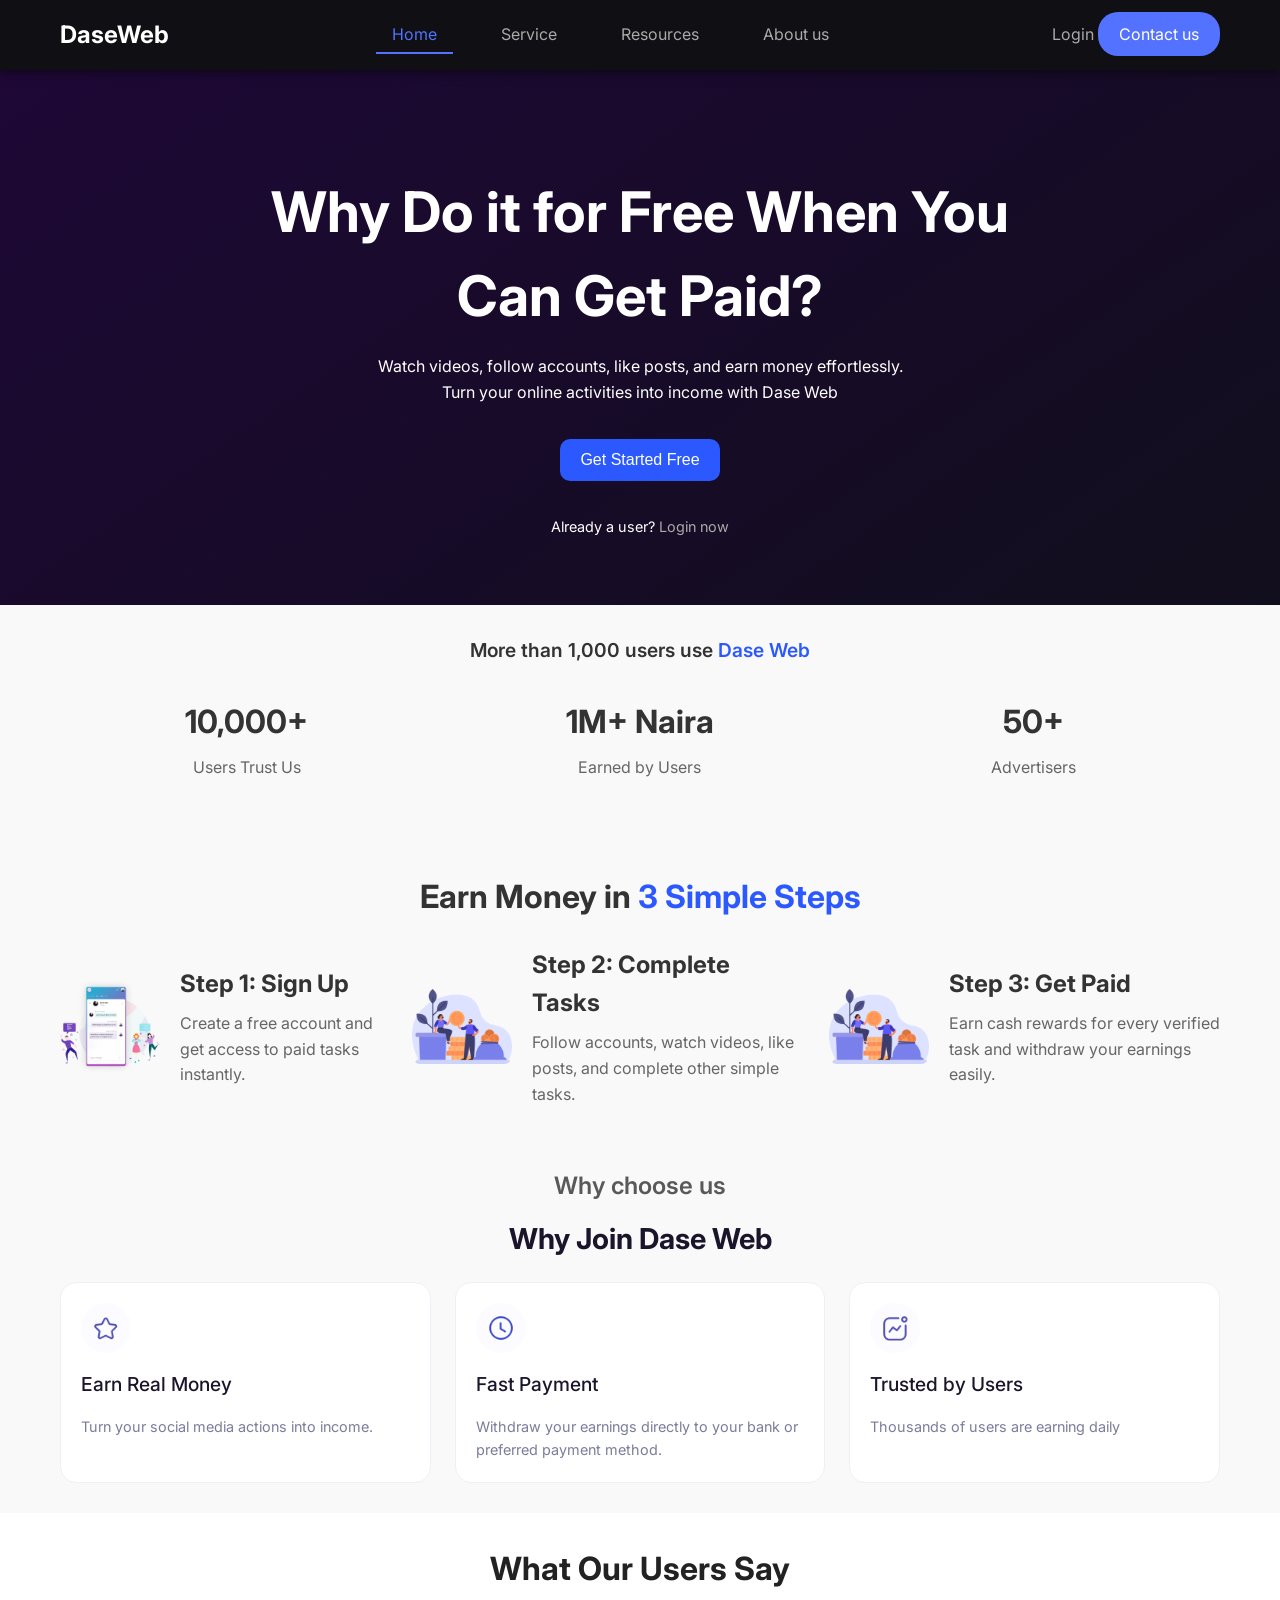
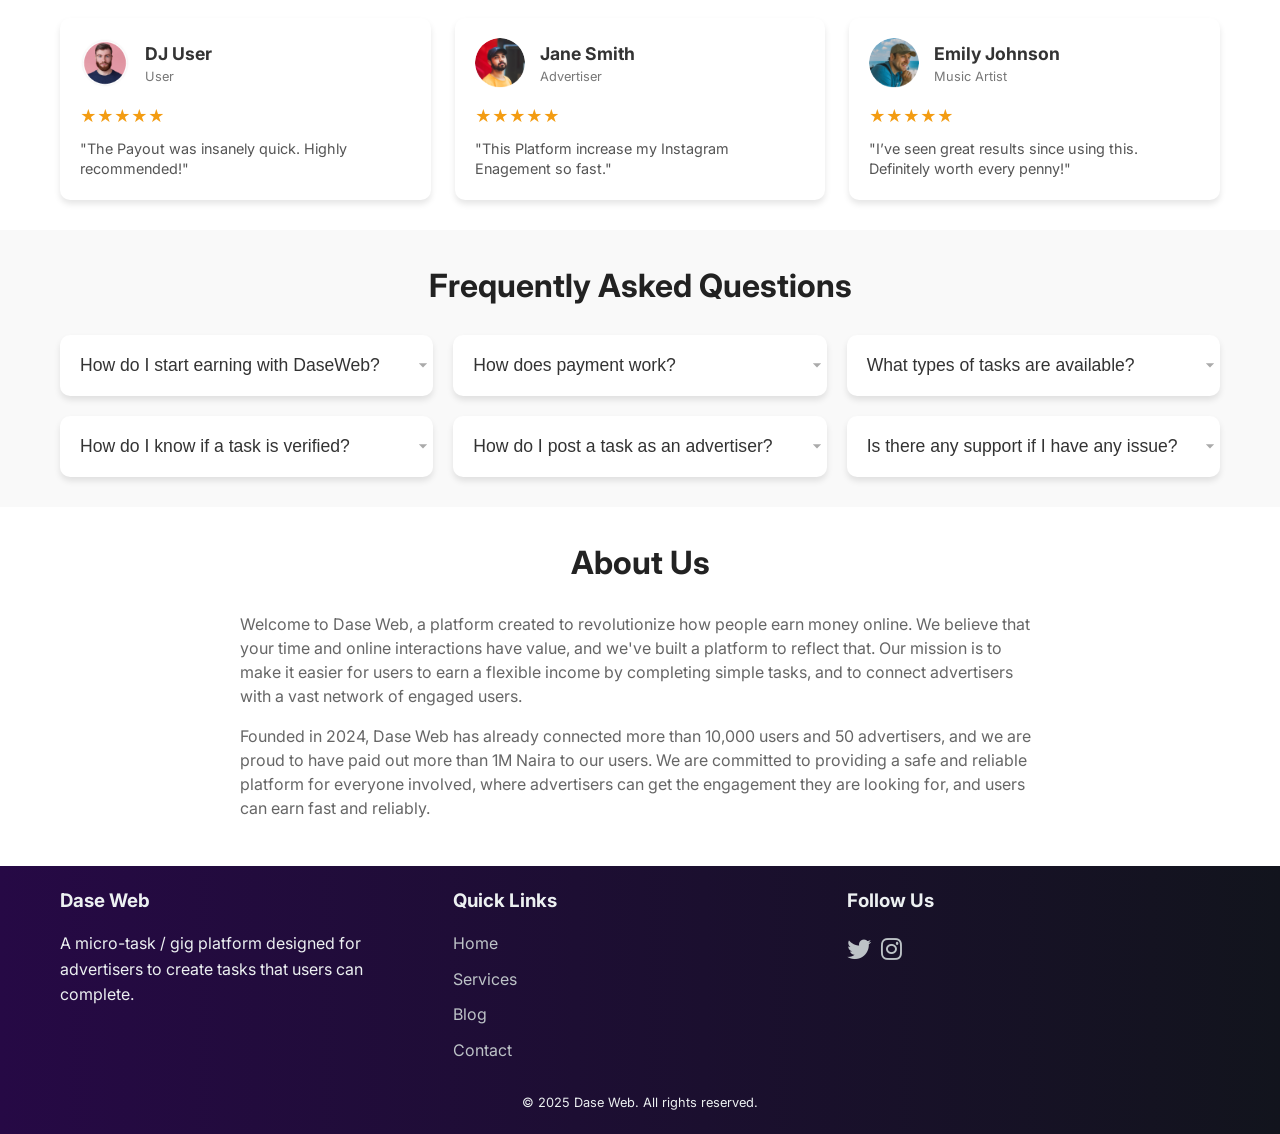
==== commit 2cbb0e4d: "new" ====
--- a/index.html
+++ b/index.html
@@ -182,36 +182,78 @@
           </div>
         </div>
     </section>
-      <section class="faq-section">
-          <div class="container">
-              <h2 class="faq-header">Frequently Asked Questions</h2>
-             <div class="faq-grid">
-                 <div class="faq-item">
-                     <h3 class="faq-question">How do I start earning with DaseWeb?</h3>
-                     <p class="faq-answer">To start earning, simply create a free account, and you’ll get access to all available tasks. Complete tasks such as liking posts, following profiles, and watching videos to earn real money.</p>
-                  </div>
-                <div class="faq-item">
-                  <h3 class="faq-question">How does payment work?</h3>
-                     <p class="faq-answer">You can withdraw your earnings directly to your bank account or preferred payment method. We process payments quickly after your tasks are verified.</p>
-                  </div>
-                <div class="faq-item">
-                  <h3 class="faq-question">What types of tasks are available?</h3>
-                     <p class="faq-answer">You will find a wide range of tasks, including following social media profiles, liking posts, commenting, watching videos, and more.</p>
-                 </div>
-                <div class="faq-item">
-                     <h3 class="faq-question">How do I know if a task is verified?</h3>
-                     <p class="faq-answer">Once you complete a task, it will be reviewed, and if it meets the required standards, it will be verified. You will receive credit once a task is verified.</p>
-                 </div>
-                 <div class="faq-item">
-                     <h3 class="faq-question">How do I post a task as an advertiser?</h3>
-                     <p class="faq-answer">To post an ad you need to sign up for an advertiser account, and once verified you'll have access to the advertiser dashboard where you can create your task. </p>
-                 </div>
-                <div class="faq-item">
-                     <h3 class="faq-question">Is there any support if I have any issue?</h3>
-                     <p class="faq-answer">Yes, if you have any issue, you can contact support and they'll try to assist you with your issue.</p>
-                 </div>
-            </div>
-        </div>
+    <section class="faq-section">
+      <div class="container">
+        <h2 class="faq-header">Frequently Asked Questions</h2>
+        <div class="faq-grid">
+          <div class="faq-item">
+            <div class="faq-question-wrapper">
+                <button class="faq-question" aria-expanded="false">
+                  How do I start earning with DaseWeb?
+                </button>
+                <span class="faq-arrow"></span>
+            </div>
+            <div class="faq-answer">
+              <p>To start earning, simply create a free account, and you’ll get access to all available tasks. Complete tasks such as liking posts, following profiles, and watching videos to earn real money.</p>
+            </div>
+          </div>
+          <div class="faq-item">
+              <div class="faq-question-wrapper">
+                <button class="faq-question" aria-expanded="false">
+                  How does payment work?
+                </button>
+                  <span class="faq-arrow"></span>
+              </div>
+            <div class="faq-answer">
+              <p>You can withdraw your earnings directly to your bank account or preferred payment method. We process payments quickly after your tasks are verified.</p>
+            </div>
+          </div>
+          <div class="faq-item">
+              <div class="faq-question-wrapper">
+                <button class="faq-question" aria-expanded="false">
+                  What types of tasks are available?
+                </button>
+                  <span class="faq-arrow"></span>
+              </div>
+            <div class="faq-answer">
+              <p>You will find a wide range of tasks, including following social media profiles, liking posts, commenting, watching videos, and more.</p>
+            </div>
+          </div>
+          <div class="faq-item">
+              <div class="faq-question-wrapper">
+                <button class="faq-question" aria-expanded="false">
+                   How do I know if a task is verified?
+                 </button>
+                   <span class="faq-arrow"></span>
+              </div>
+            <div class="faq-answer">
+              <p>Once you complete a task, it will be reviewed, and if it meets the required standards, it will be verified. You will receive credit once a task is verified.</p>
+            </div>
+          </div>
+          <div class="faq-item">
+              <div class="faq-question-wrapper">
+                <button class="faq-question" aria-expanded="false">
+                   How do I post a task as an advertiser?
+                 </button>
+                    <span class="faq-arrow"></span>
+              </div>
+            <div class="faq-answer">
+               <p>To post an ad you need to sign up for an advertiser account, and once verified you'll have access to the advertiser dashboard where you can create your task. </p>
+            </div>
+          </div>
+          <div class="faq-item">
+              <div class="faq-question-wrapper">
+                <button class="faq-question" aria-expanded="false">
+                 Is there any support if I have any issue?
+               </button>
+                  <span class="faq-arrow"></span>
+              </div>
+            <div class="faq-answer">
+              <p>Yes, if you have any issue, you can contact support and they'll try to assist you with your issue.</p>
+            </div>
+          </div>
+        </div>
+      </div>
     </section>
       <section class="about-us-section" id="about">
           <div class="container">
@@ -219,7 +261,6 @@
              <div class="about-content">
                   <p>Welcome to Dase Web, a platform created to revolutionize how people earn money online. We believe that your time and online interactions have value, and we've built a platform to reflect that. Our mission is to make it easier for users to earn a flexible income by completing simple tasks, and to connect advertisers with a vast network of engaged users.</p>
                   <p>Founded in 2024, Dase Web has already connected more than 10,000 users and 50 advertisers, and we are proud to have paid out more than 1M Naira to our users. We are committed to providing a safe and reliable platform for everyone involved, where advertisers can get the engagement they are looking for, and users can earn fast and reliably. </p>
-                  <p>Our core values are transparency, reliability, and user satisfaction. We are constantly improving Dase Web to be a better experience for everyone, with new features added to improve the platform for users and advertisers alike. Join Dase Web and be a part of our community.</p>
             </div>
         </div>
     </section>
@@ -277,6 +318,34 @@
         });
     });
 
+    const faqQuestions = document.querySelectorAll('.faq-question');
+
+  faqQuestions.forEach(question => {
+    question.addEventListener('click', () => {
+        const faqItem = question.closest('.faq-item');
+        const isExpanded = question.getAttribute('aria-expanded') === 'true';
+
+
+      faqQuestions.forEach(otherQuestion => {
+          if (otherQuestion !== question && otherQuestion.getAttribute('aria-expanded') === 'true') {
+                otherQuestion.setAttribute('aria-expanded', 'false');
+              otherQuestion.closest('.faq-item').removeAttribute('aria-expanded');
+
+          }
+      });
+
+      if (isExpanded) {
+          question.setAttribute('aria-expanded', 'false');
+          faqItem.removeAttribute('aria-expanded');
+
+      } else {
+          question.setAttribute('aria-expanded', 'true');
+          faqItem.setAttribute('aria-expanded', 'true');
+
+      }
+    });
+  });
+
   </script>
 </body>
 </html>
--- a/css/style.css
+++ b/css/style.css
@@ -573,17 +573,22 @@
   color: #555;
   text-align: left;
 }
+
+/* ... (previous CSS code remains the same) ... */
+
 /* --- FAQ Section --- */
-.faq-section{
+.faq-section {
   padding: 30px 20px;
   text-align: center;
-background: #f9f9f9;
-}
-.faq-header{
-font-size: 2rem;
+  background: #f9f9f9;
+}
+
+.faq-header {
+  font-size: 2rem;
   margin-bottom: 1.5rem;
   color: #222;
 }
+
 .faq-grid {
   display: grid;
   grid-template-columns: repeat(auto-fit, minmax(300px, 1fr));
@@ -591,34 +596,80 @@
   text-align: left;
 }
 
-.faq-item{
+.faq-item {
   background: #fff;
-  padding: 20px;
   border-radius: 10px;
   box-shadow: 0 4px 6px rgba(0, 0, 0, 0.1);
   transition: transform 0.3s ease, box-shadow 0.3s ease;
-}
-.faq-item:hover{
+    overflow: hidden;
+}
+
+.faq-item:hover {
   transform: translateY(-5px);
-    box-shadow: 0 5px 15px var(--shadow-color);
+  box-shadow: 0 5px 15px var(--shadow-color);
+}
+.faq-question-wrapper{
+  display: flex;
+  justify-content: space-between;
+  align-items: center;
 }
 .faq-question {
-  font-size: 1.2rem;
+  font-size: 1.1rem;
   color: #333;
-  margin-bottom: 10px;
-   transition: all 0.3s ease;
-}
-
+    padding: 20px;
+  text-align: left;
+    background: transparent;
+    border: none;
+  cursor: pointer;
+    transition: all 0.3s ease;
+    flex: 1;
+}
+
+.faq-arrow {
+    width: 20px;
+    height: 20px;
+    display: inline-block;
+    background-image: url('data:image/svg+xml;utf8,<svg xmlns="http://www.w3.org/2000/svg" viewBox="0 0 24 24"><path d="M7 10l5 5 5-5z" fill="%23aaa"/></svg>');
+  background-repeat: no-repeat;
+  background-position: center;
+    transition: transform 0.3s ease;
+}
+
+.faq-item[aria-expanded="true"] .faq-arrow {
+  transform: rotate(180deg);
+   background-image: url('data:image/svg+xml;utf8,<svg xmlns="http://www.w3.org/2000/svg" viewBox="0 0 24 24"><path d="M7 14l5-5 5 5z" fill="%23aaa"/></svg>');
+}
+.faq-item:hover .faq-question,
+.faq-item:hover .faq-arrow {
+  color: var(--primary-color);
+ }
+
+.faq-item:hover .faq-item[aria-expanded="true"] .faq-arrow {
+  transform: rotate(180deg);
+      background-image: url('data:image/svg+xml;utf8,<svg xmlns="http://www.w3.org/2000/svg" viewBox="0 0 24 24"><path d="M7 14l5-5 5 5z" fill="%232B59FF"/></svg>');
+
+}
 .faq-answer {
   color: #666;
   font-size: 1rem;
   line-height: 1.5;
-    transition: all 0.3s ease;
-}
-.faq-item:hover .faq-question,
-.faq-item:hover .faq-answer{
-color: var(--primary-color);
-}
+  padding: 0 20px;
+    max-height: 0;
+  overflow: hidden;
+    transition: max-height 0.3s ease, padding 0.3s ease;
+}
+
+.faq-item[aria-expanded="true"] .faq-answer {
+    max-height: 500px; /* or a specific value based on content */
+    padding-bottom: 20px;
+}
+
+/* --- Hamburger Menu Spacing --- */
+.nav-toggle {
+   margin-right: 20px;
+}
+
+/* ... (remaining CSS code) ... */
 /* --- About Us Section --- */
 .about-us-section{
   padding: 30px 20px;
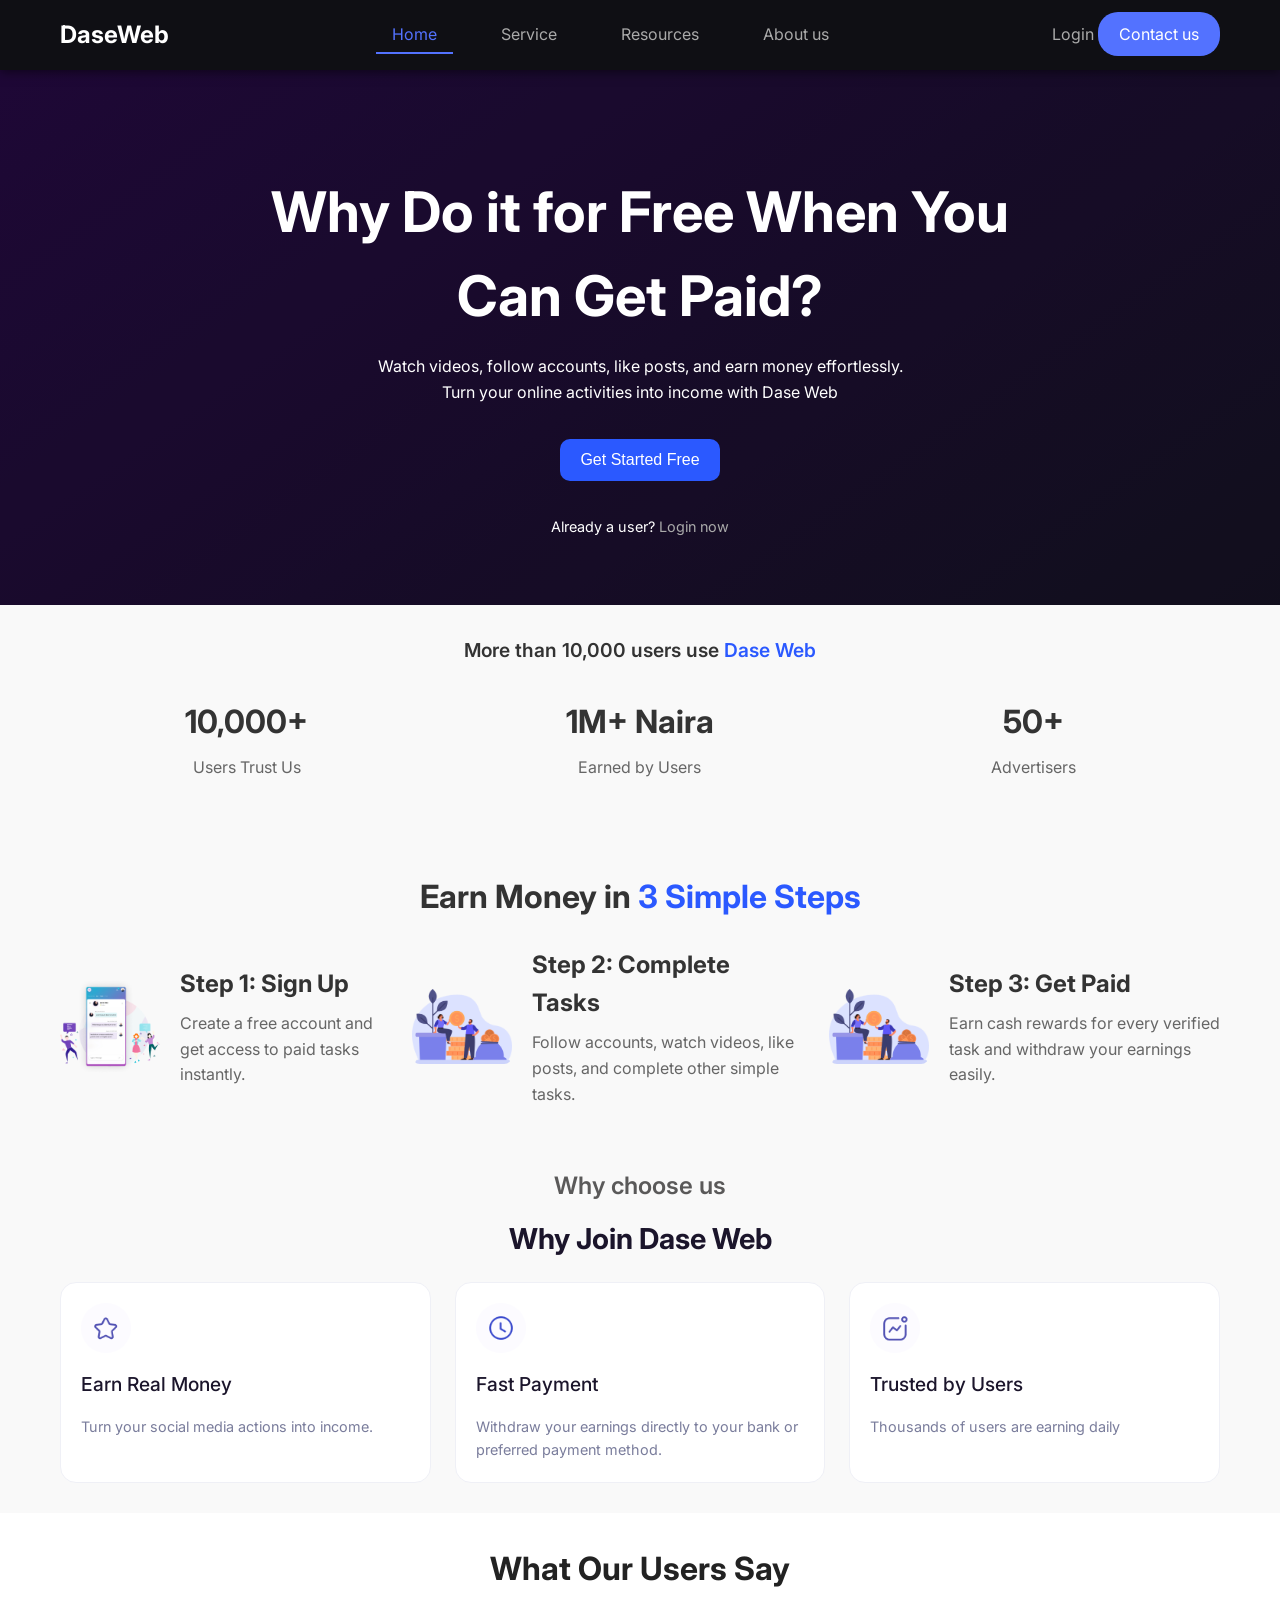
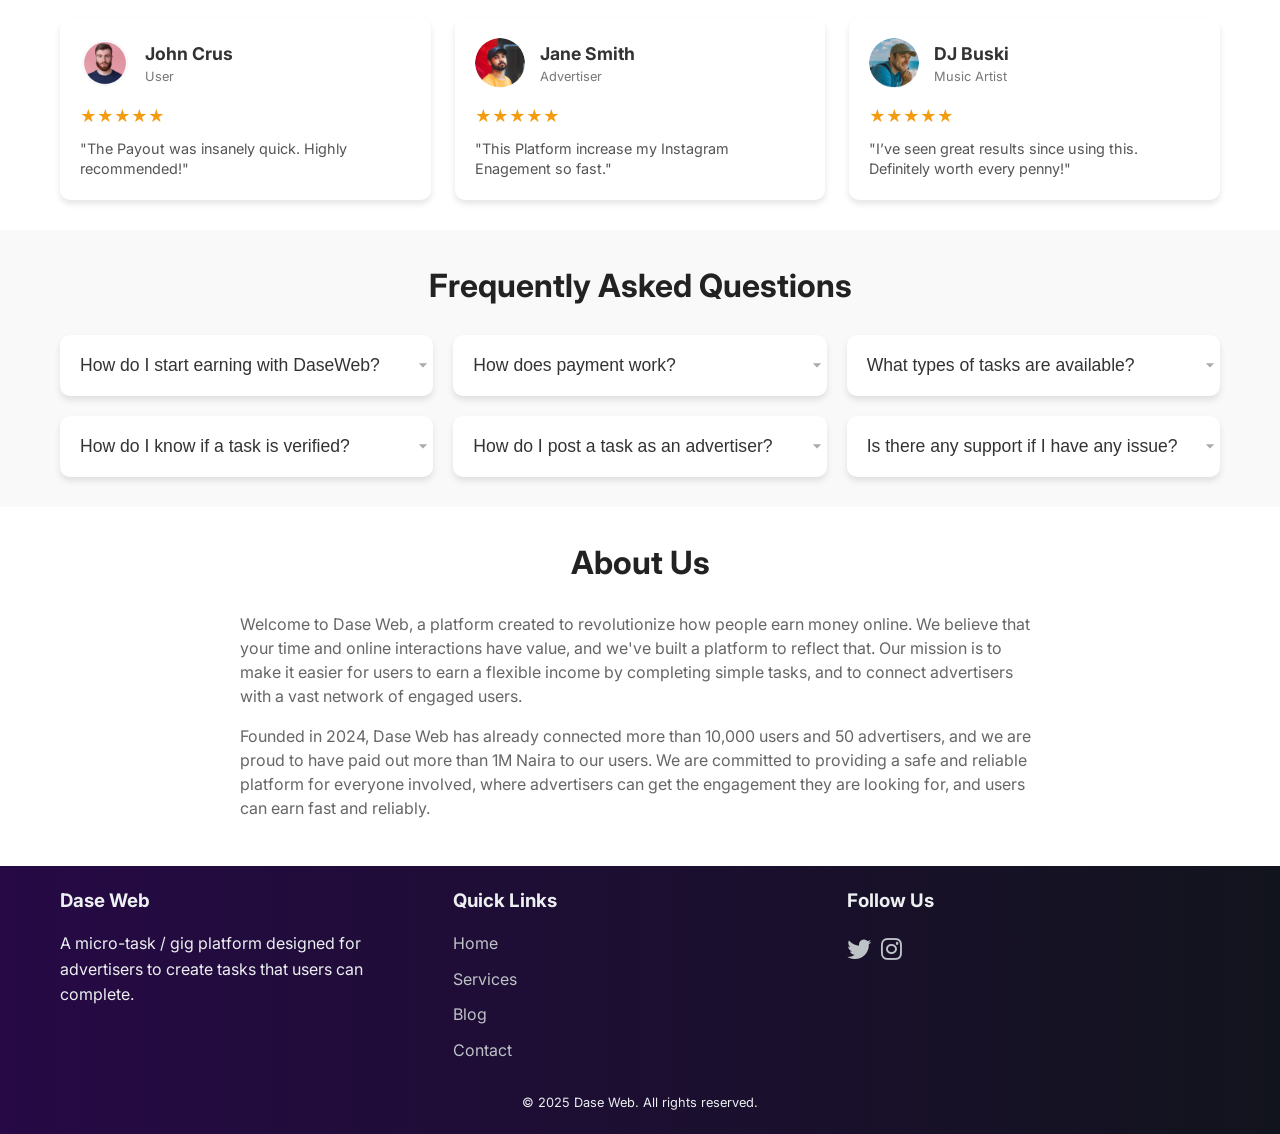
==== commit 123e4f4b: "new" ====
--- a/index.html
+++ b/index.html
@@ -52,7 +52,7 @@
 
     <section class="frame-1-section">
       <div class="container">
-        <p class="frame-1">More than 1,000 users use <span class="highlight">Dase Web</span></p>
+        <p class="frame-1">More than 10,000 users use <span class="highlight">Dase Web</span></p>
       </div>
       <div class="stats-section">
           <div class="container">
@@ -144,7 +144,7 @@
               <div class="user">
                 <img src="./images/user.png" alt="User 1" loading="lazy">
                 <div class="info">
-                  <h4>DJ User</h4>
+                  <h4>John Crus</h4>
                   <p>User</p>
                 </div>
               </div>
@@ -170,7 +170,7 @@
               <div class="user">
                 <img src="./images/boy.png" alt="User 3" loading="lazy">
                 <div class="info">
-                  <h4>Emily Johnson</h4>
+                  <h4>DJ Buski</h4>
                   <p>Music Artist</p>
                 </div>
               </div>
